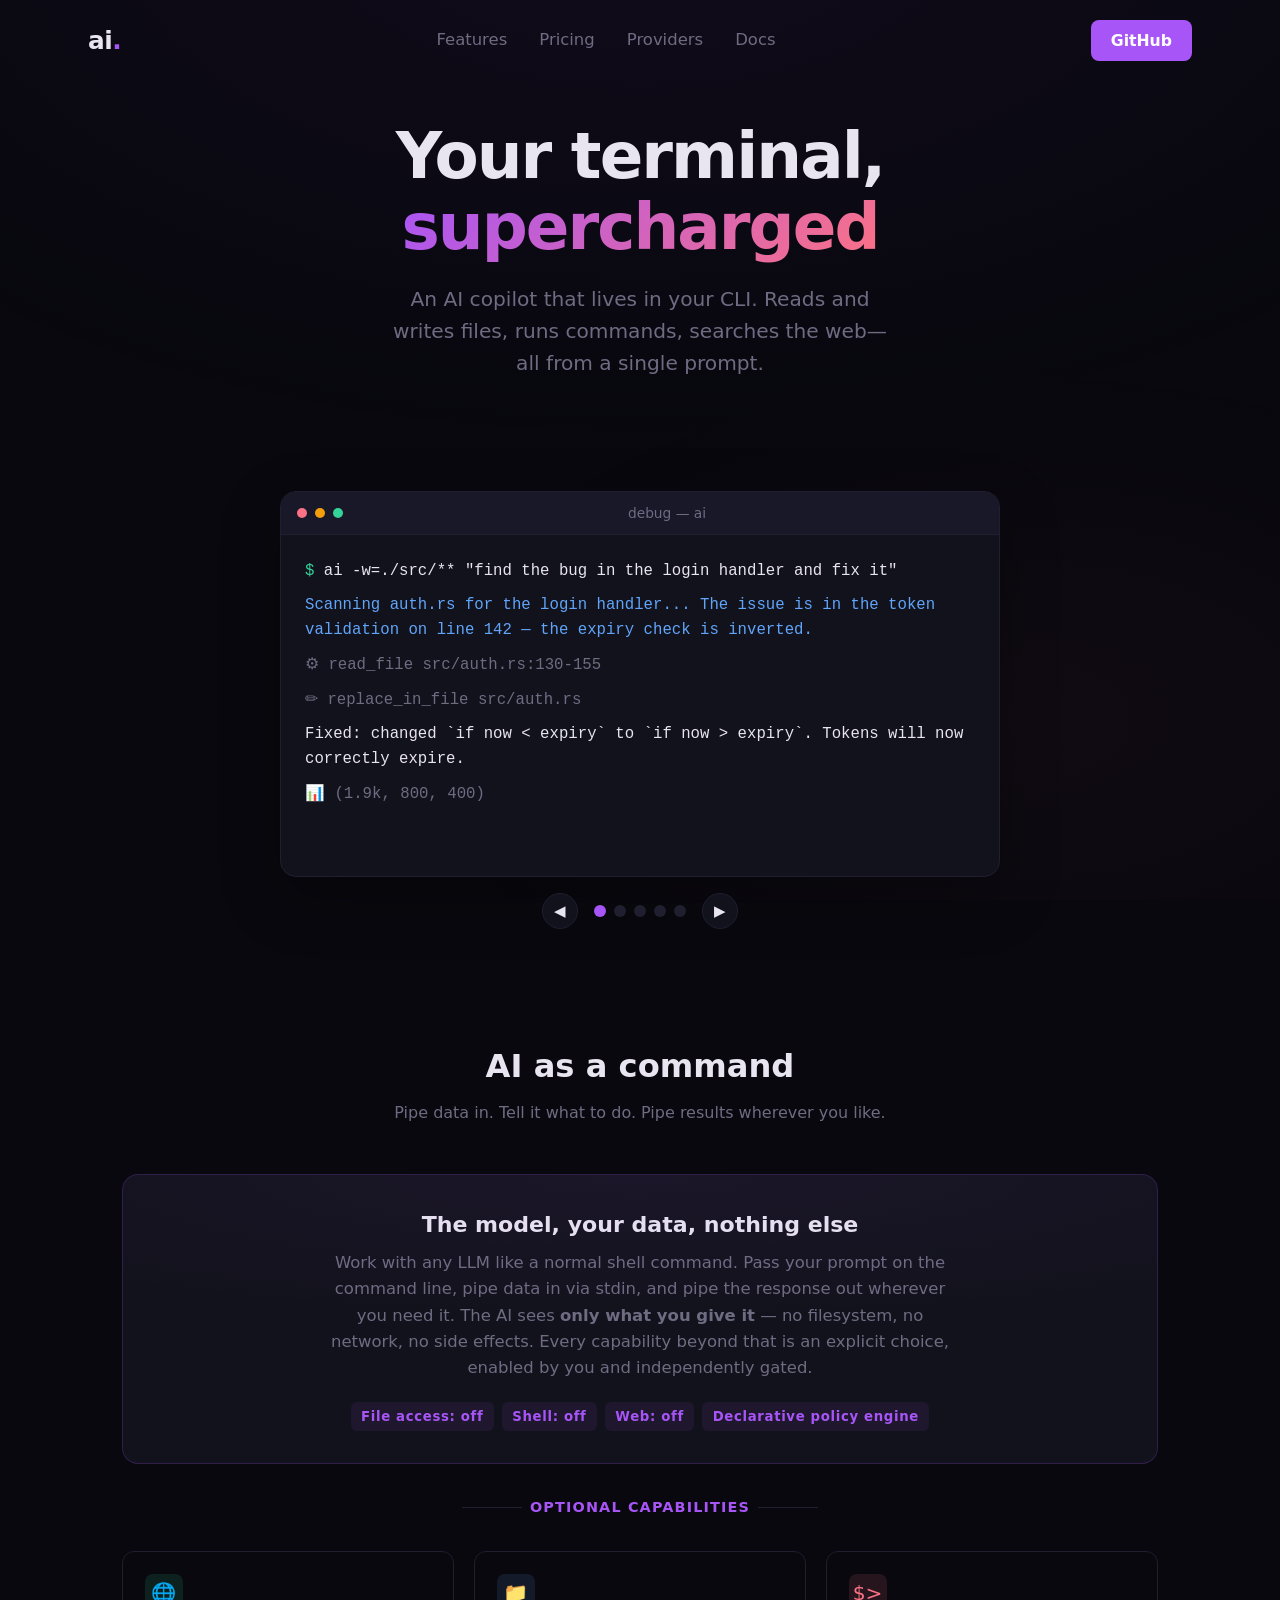
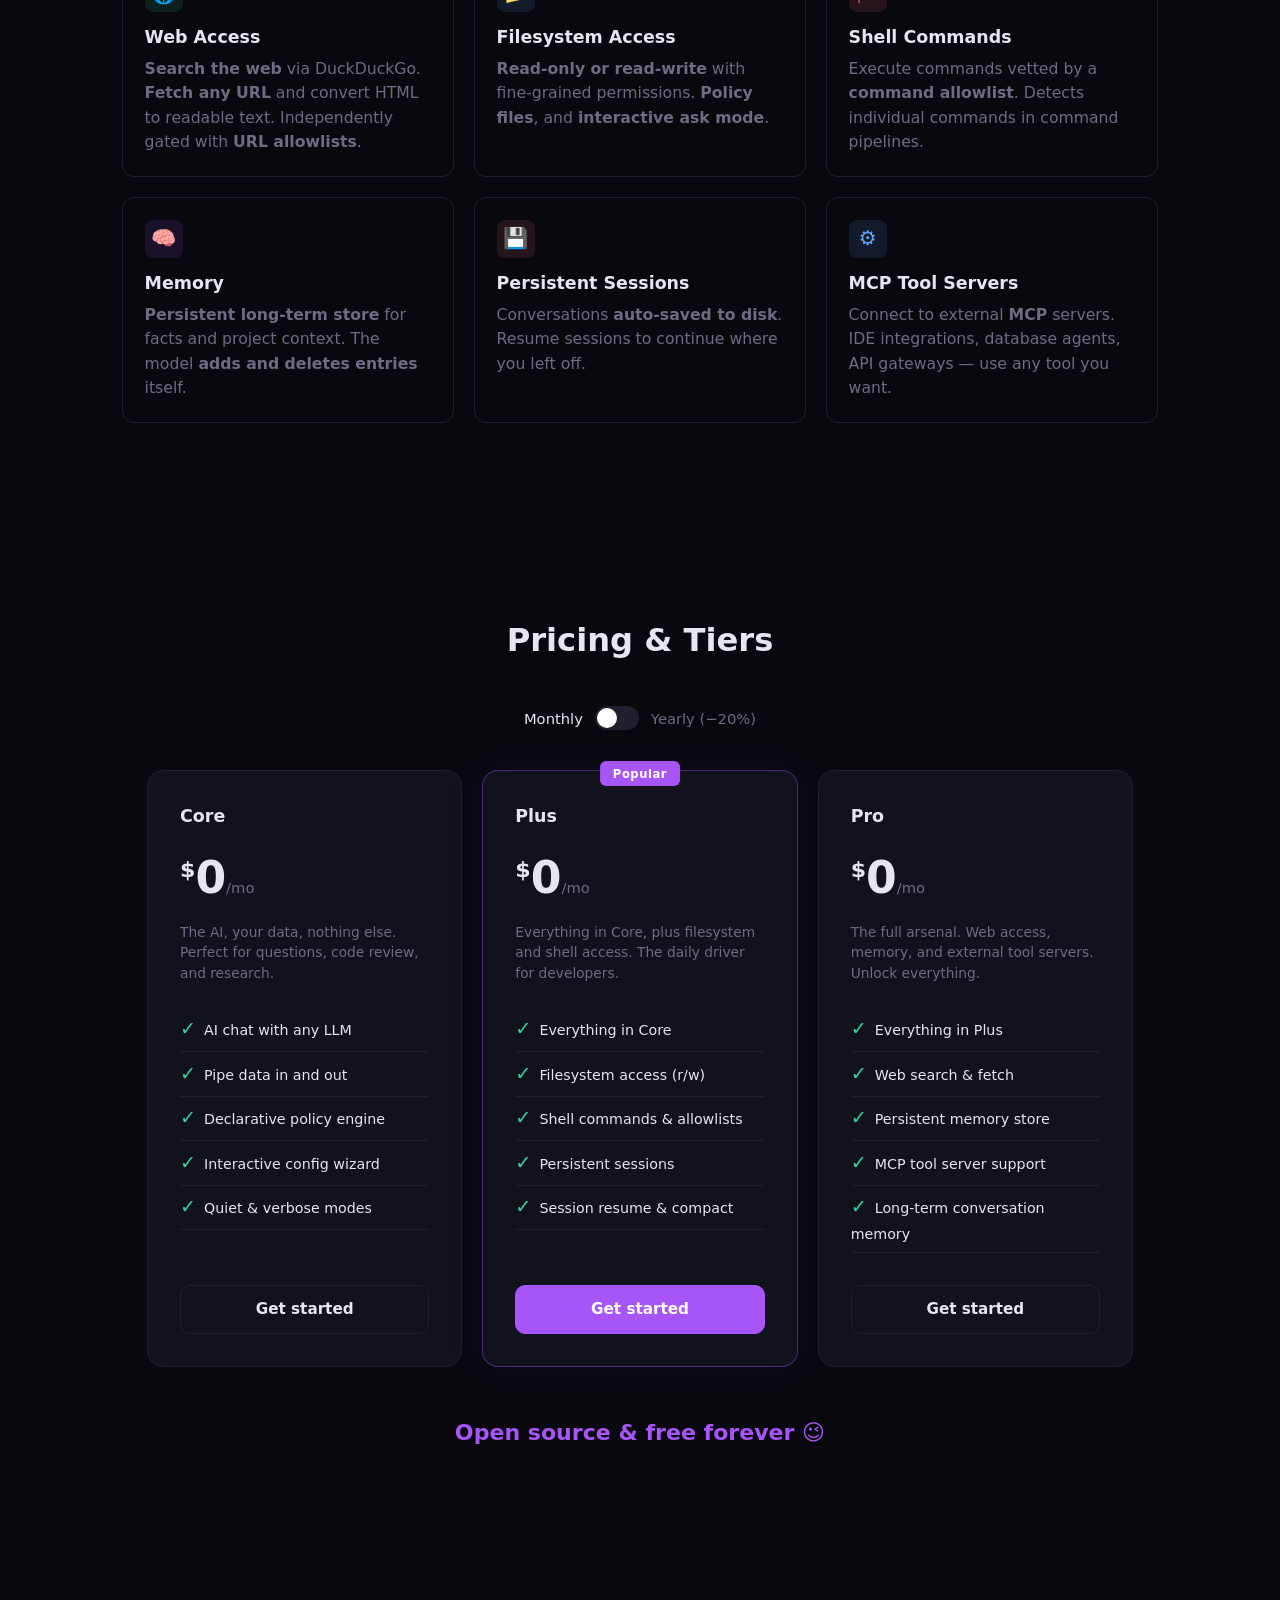
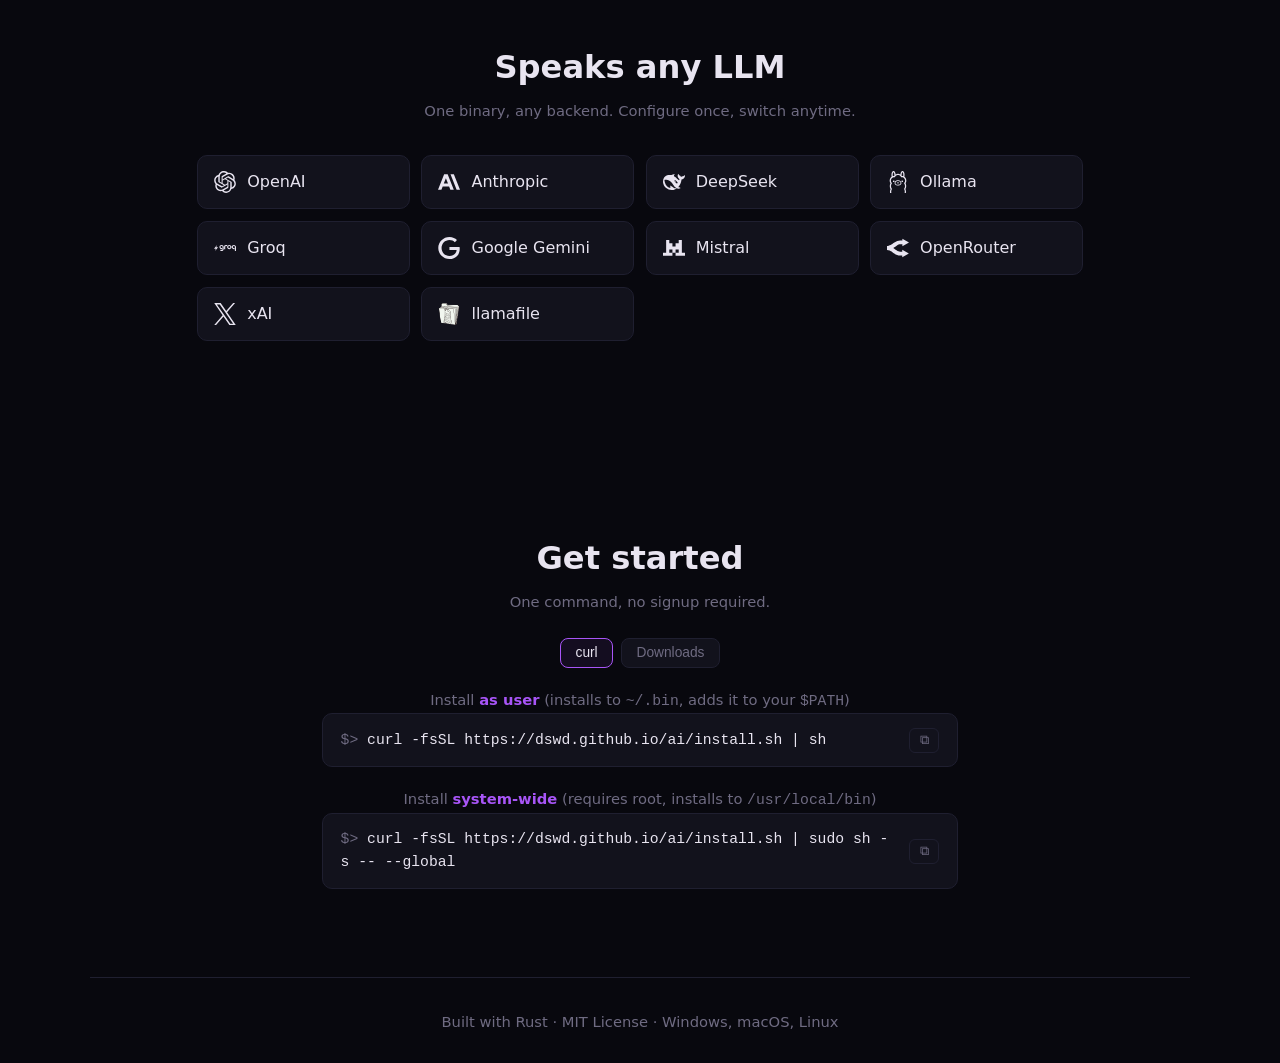
==== index.html @ 9a9b07dc "Add webpage" ====
<!DOCTYPE html>
<html lang="en">
<head>
<meta charset="UTF-8">
<meta name="viewport" content="width=device-width, initial-scale=1.0">
<title>ai — Supercharge your terminal</title>
<link rel="stylesheet" href="css/style.css">
</head>
<body>
<div class="gradient-bg"></div>

<nav>
  <div class="logo">ai<span>.</span></div>
  <div class="nav-links">
    <a href="#features">Features</a>
    <a href="#pricing">Pricing</a>
    <a href="#providers">Providers</a>
    <a href="docs.html">Docs</a>
  </div>
  <a href="https://github.com/dswd/ai" class="nav-cta" target="_blank" rel="noopener">GitHub</a>
</nav>

<section class="hero">
  <h1>Your terminal, <span class="gradient-text">supercharged</span></h1>
  <p>An AI copilot that lives in your CLI. Reads and writes files, runs commands, searches the web&mdash;all from a single prompt.</p>
</section>

<div class="demo">
  <div class="demo-track">
    <div class="demo-slides" id="demo-slides">
      <div class="demo-slide">
        <div class="demo-bar">
          <div class="dot r"></div><div class="dot y"></div><div class="dot g"></div>
          <div class="demo-url">debug — ai</div>
        </div>
        <div class="demo-body">
          <div class="demo-line"><span class="pr">$</span> <span class="in">ai -w=./src/** "find the bug in the login handler and fix it"</span></div>
          <div class="demo-line"><span class="think">Scanning auth.rs for the login handler... The issue is in the token validation on line 142 — the expiry check is inverted.</span></div>
          <div class="demo-line"><span class="tool">&#9881; read_file src/auth.rs:130-155</span></div>
          <div class="demo-line"><span class="tool">&#9999; replace_in_file src/auth.rs</span></div>
          <div class="demo-line"><span class="out">Fixed: changed `if now &lt; expiry` to `if now &gt; expiry`. Tokens will now correctly expire.</span></div>
          <div class="demo-line"><span class="tool">&#128202; (1.9k, 800, 400)</span></div>
        </div>
      </div>
      <div class="demo-slide">
        <div class="demo-bar">
          <div class="dot r"></div><div class="dot y"></div><div class="dot g"></div>
          <div class="demo-url">refactor — ai</div>
        </div>
        <div class="demo-body">
          <div class="demo-line"><span class="pr">$</span> <span class="in">ai -w=./src/** "add request logging middleware"</span></div>
          <div class="demo-line"><span class="think">Checking the existing middleware chain to find the right insertion point...</span></div>
          <div class="demo-line"><span class="tool">&#9881; read_file src/middleware/mod.rs</span></div>
          <div class="demo-line"><span class="tool">&#9999; replace_in_file src/middleware/mod.rs</span></div>
          <div class="demo-line"><span class="tool">&#x2712; write_file src/middleware/logger.rs</span></div>
          <div class="demo-line"><span class="out">Added async request logger. Logs method, path, status, and duration to stderr.</span></div>
          <div class="demo-line"><span class="tool">&#128202; (2.8k, 1.2k, 600)</span></div>
        </div>
      </div>
      <div class="demo-slide">
        <div class="demo-bar">
          <div class="dot r"></div><div class="dot y"></div><div class="dot g"></div>
          <div class="demo-url">research — ai</div>
        </div>
        <div class="demo-body">
          <div class="demo-line"><span class="pr">$</span> <span class="in">ai --web "what's the latest serde release and what changed?"</span></div>
          <div class="demo-line"><span class="think">I'll search for the latest serde release notes.</span></div>
          <div class="demo-line"><span class="tool">&#x1f310; web_search "serde crate latest release changelog"</span></div>
          <div class="demo-line"><span class="out">serde 1.0.229 was released last week. Key changes:</span></div>
          <div class="demo-line"><span class="out">&bull; Improved compile times for large derive macros</span></div>
          <div class="demo-line"><span class="out">&bull; Added `#[serde(flatten)]` support for untagged enums</span></div>
          <div class="demo-line"><span class="tool">&#128202; (400, 200, 1.2k)</span></div>
        </div>
      </div>
      <div class="demo-slide">
        <div class="demo-bar">
          <div class="dot r"></div><div class="dot y"></div><div class="dot g"></div>
          <div class="demo-url">git — ai</div>
        </div>
        <div class="demo-body">
          <div class="demo-line"><span class="pr">$</span> <span class="in">ai -x git "summarize what I did today"</span></div>
          <div class="demo-line"><span class="think">Checking today's git log for commits by the current user...</span></div>
          <div class="demo-line"><span class="tool">&#9881; execute git log --since=midnight --author=me --oneline</span></div>
          <div class="demo-line"><span class="out">3 commits today:</span></div>
          <div class="demo-line"><span class="out">&bull; b9f2a1c fix: handle null pointer in parser</span></div>
          <div class="demo-line"><span class="out">&bull; d7e4f88 feat: add rate limiter middleware</span></div>
          <div class="demo-line"><span class="out">&bull; a3c1b22 chore: update dependencies</span></div>
          <div class="demo-line"><span class="tool">&#128202; (300, 100, 500)</span></div>
    </div>
      </div>
      <div class="demo-slide">
        <div class="demo-bar">
          <div class="dot r"></div><div class="dot y"></div><div class="dot g"></div>
          <div class="demo-url">haiku — ai</div>
        </div>
        <div class="demo-body">
          <div class="demo-line"><span class="pr">$</span> <span class="in">ai "create a haiku on rust"</span></div>
          <div class="demo-line"><span class="think">The user wants me to create a haiku about Rust. A haiku is a traditional Japanese poem with three lines and a 5-7-5 syllable pattern.</span></div>
          <div class="demo-line"><span class="out">A type system strong,</span></div>
          <div class="demo-line"><span class="out">Ownership ensures safety &mdash;</span></div>
          <div class="demo-line"><span class="out">No fear of null here.</span></div>
          <div class="demo-line"><span class="tool">&#128202; (490, 44, 19)</span></div>
        </div>
      </div>
    </div>
  </div>
  <div class="demo-nav">
    <button onclick="demoPrev()">&#x25C0;</button>
    <div class="demo-dots" id="demo-dots"></div>
    <button onclick="demoNext()">&#x25B6;</button>
  </div>
</div>

<section class="features" id="features">
  <h2>AI as a command</h2>
  <p class="sub">Pipe data in. Tell it what to do. Pipe results wherever you like.</p>

  <div class="core-card">
    <h3>The model, your data, nothing else</h3>
    <p>Work with any LLM like a normal shell command. Pass your prompt on the command line, pipe data in via stdin, and pipe the response out wherever you need it. The AI sees <strong>only what you give it</strong> — no filesystem, no network, no side effects. Every capability beyond that is an explicit choice, enabled by you and independently gated.</p>
    <div class="core-badges">
      <span>File access: off</span>
      <span>Shell: off</span>
      <span>Web: off</span>
      <span>Declarative policy engine</span>
    </div>
  </div>

  <div class="opt-connector">Optional capabilities</div>

  <div class="opt-grid">
    <div class="opt-card">
      <div class="icon icon-green">&#x1f310;</div>
      <h3>Web Access</h3>
      <p><strong>Search the web</strong> via DuckDuckGo. <strong>Fetch any URL</strong> and convert HTML to readable text. Independently gated with <strong>URL allowlists</strong>.</p>
    </div>
    <div class="opt-card">
      <div class="icon icon-blue">&#x1f4c1;</div>
      <h3>Filesystem Access</h3>
      <p><strong>Read-only or read-write</strong> with fine-grained permissions. <strong>Policy files</strong>, and <strong>interactive ask mode</strong>.</p>
    </div>
    <div class="opt-card">
      <div class="icon icon-rose">$&gt;</div>
      <h3>Shell Commands</h3>
      <p>Execute commands vetted by a <strong>command allowlist</strong>. Detects individual commands in command pipelines.</p>
    </div>
    <div class="opt-card">
      <div class="icon icon-purple">&#x1f9e0;</div>
      <h3>Memory</h3>
      <p><strong>Persistent long-term store</strong> for facts and project context. The model <strong>adds and deletes entries</strong> itself.</p>
    </div>
    <div class="opt-card">
      <div class="icon icon-rose">&#x1f4be;</div>
      <h3>Persistent Sessions</h3>
      <p>Conversations <strong>auto-saved to disk</strong>. Resume sessions to continue where you left off.</p>
    </div>
    <div class="opt-card">
      <div class="icon icon-blue">&#x2699;&#xfe0f;</div>
      <h3>MCP Tool Servers</h3>
      <p>Connect to external <strong>MCP</strong> servers. IDE integrations, database agents, API gateways — use any tool you want.</p>
    </div>
  </div>
</section>

<section class="pricing" id="pricing">
  <h2>Pricing &amp; Tiers</h2>
  <p class="sub"></p>

  <div class="billing-toggle">
    <span id="billing-monthly" class="active">Monthly</span>
    <div class="toggle-switch" onclick="toggleBilling()" role="switch" tabindex="0">
      <span class="toggle-knob"></span>
    </div>
    <span id="billing-yearly">Yearly <span class="discount">(&minus;20%)</span></span>
  </div>

  <div class="price-grid">
    <div class="price-card">
      <div class="price-name">Core</div>
      <div class="price-amount"><span class="currency">$</span>0<span class="period">/mo</span></div>
      <p class="price-desc">The AI, your data, nothing else. Perfect for questions, code review, and research.</p>
      <ul class="price-features">
        <li>AI chat with any LLM</li>
        <li>Pipe data in and out</li>
        <li>Declarative policy engine</li>
        <li>Interactive config wizard</li>
        <li>Quiet &amp; verbose modes</li>
      </ul>
      <a href="#install" class="price-btn">Get started</a>
    </div>

    <div class="price-card featured">
      <div class="price-badge">Popular</div>
      <div class="price-name">Plus</div>
      <div class="price-amount"><span class="currency">$</span>0<span class="period">/mo</span></div>
      <p class="price-desc">Everything in Core, plus filesystem and shell access. The daily driver for developers.</p>
      <ul class="price-features">
        <li>Everything in Core</li>
        <li>Filesystem access (r/w)</li>
        <li>Shell commands &amp; allowlists</li>
        <li>Persistent sessions</li>
        <li>Session resume &amp; compact</li>
      </ul>
      <a href="#install" class="price-btn primary">Get started</a>
    </div>

    <div class="price-card">
      <div class="price-name">Pro</div>
      <div class="price-amount"><span class="currency">$</span>0<span class="period">/mo</span></div>
      <p class="price-desc">The full arsenal. Web access, memory, and external tool servers. Unlock everything.</p>
      <ul class="price-features">
        <li>Everything in Plus</li>
        <li>Web search &amp; fetch</li>
        <li>Persistent memory store</li>
        <li>MCP tool server support</li>
        <li>Long-term conversation memory</li>
      </ul>
      <a href="#install" class="price-btn">Get started</a>
    </div>
  </div>

  <p class="price-punchline">Open source &amp; free forever &#x1f609;</p>
</section>

<section class="providers" id="providers">
  <h2>Speaks any LLM</h2>
  <p class="sub">One binary, any backend. Configure once, switch anytime.</p>

  <div class="prov-grid">
    <a href="https://platform.openai.com" class="prov-card" target="_blank" rel="noopener">
      <img src="logos/openai.svg" alt=""> OpenAI
    </a>
    <a href="https://anthropic.com" class="prov-card" target="_blank" rel="noopener">
      <img src="logos/anthropic.svg" alt=""> Anthropic
    </a>
    <a href="https://deepseek.com" class="prov-card" target="_blank" rel="noopener">
      <img src="logos/deepseek.svg" alt=""> DeepSeek
    </a>
    <a href="https://ollama.com" class="prov-card" target="_blank" rel="noopener">
      <img src="logos/ollama.svg" alt=""> Ollama
    </a>
    <a href="https://groq.com" class="prov-card" target="_blank" rel="noopener">
      <img src="logos/groq.svg" alt=""> Groq
    </a>
    <a href="https://ai.google.dev" class="prov-card" target="_blank" rel="noopener">
      <img src="logos/google.svg" alt=""> Google Gemini
    </a>
    <a href="https://mistral.ai" class="prov-card" target="_blank" rel="noopener">
      <img src="logos/mistral.svg" alt=""> Mistral
    </a>
    <a href="https://openrouter.ai" class="prov-card" target="_blank" rel="noopener">
      <img src="logos/openrouter.svg" alt=""> OpenRouter
    </a>
    <a href="https://x.ai" class="prov-card" target="_blank" rel="noopener">
      <img src="logos/x.svg" alt=""> xAI
    </a>
    <a href="https://github.com/Mozilla-Ocho/llamafile" class="prov-card" target="_blank" rel="noopener">
      <img src="logos/llamafile.png" alt=""> llamafile
    </a>
  </div>
</section>

<section class="install" id="install">
  <h2>Get started</h2>
  <p class="sub">One command, no signup required.</p>

  <div class="install-tabs">
    <button class="install-tab active" onclick="switchTab('curl')">curl</button>
    <button class="install-tab" onclick="switchTab('dl')">Downloads</button>
  </div>

  <div class="install-pane active" id="pane-curl">
    <p class="install-label">Install <strong>as user</strong> (installs to <code>~/.bin</code>, adds it to your <code>$PATH</code>)</p>
    <div class="install-cmd">
      <code><span class="prompt">$&gt;</span> curl -fsSL https://dswd.github.io/ai/install.sh | sh</code>
      <button class="copy-btn" onclick="copyCmd(this, 'curl -fsSL https://dswd.github.io/ai/install.sh | sh')">&#x29C9;</button>
    </div>
    <p class="install-label">Install <strong>system-wide</strong> (requires root, installs to <code>/usr/local/bin</code>)</p>
    <div class="install-cmd">
      <code><span class="prompt">$&gt;</span> curl -fsSL https://dswd.github.io/ai/install.sh | sudo sh -s -- --global</code>
      <button class="copy-btn" onclick="copyCmd(this, 'curl -fsSL https://dswd.github.io/ai/install.sh | sudo sh -s -- --global')">&#x29C9;</button>
    </div>
  </div>

  <div class="install-pane" id="pane-dl">
    <div class="dl-grid">
      <a href="https://github.com/dswd/ai/releases/latest/download/ai-linux-amd64" class="dl-link"><img src="logos/tux.svg" alt="" class="dl-icon"> Linux x86_64</a>
      <a href="https://github.com/dswd/ai/releases/latest/download/ai-linux-arm64" class="dl-link"><img src="logos/tux.svg" alt="" class="dl-icon"> Linux ARM64</a>
      <a href="https://github.com/dswd/ai/releases/latest/download/ai-windows-amd64.exe" class="dl-link"><img src="logos/windows.svg" alt="" class="dl-icon"> Windows x86_64</a>
    </div>
    <p style="color:var(--dim);font-size:0.83rem;text-align:center;margin-top:0.5rem;">Prebuilt binaries. Extract and place in your <code>$PATH</code>.</p>
  </div>
</section>

<footer>
  Built with Rust &middot; MIT License &middot; Windows, macOS, Linux
</footer>
<script src="js/main.js"></script>
</body>
</html>
---- css/style.css ----
*, *::before, *::after { margin: 0; padding: 0; box-sizing: border-box; }
:root {
  --bg: #08080e;
  --surface: #12121c;
  --border: #1f1f30;
  --text: #e8e4f0;
  --dim: #6f6b82;
  --accent: #a855f7;
  --accent-glow: rgba(168, 85, 247, 0.15);
  --green: #34d399;
  --rose: #fb7185;
  --blue: #60a5fa;
  --radius: 16px;
}
body {
  background: var(--bg);
  color: var(--text);
  font-family: 'Inter', system-ui, -apple-system, sans-serif;
  line-height: 1.6;
  overflow-x: hidden;
}
a { color: var(--accent); text-decoration: none; }

.gradient-bg {
  position: fixed; top: 0; left: 0; width: 100%; height: 100%;
  background:
    radial-gradient(ellipse 80% 60% at 50% -10%, rgba(168,85,247,0.06), transparent),
    radial-gradient(ellipse 50% 40% at 80% 80%, rgba(251,113,133,0.04), transparent);
  pointer-events: none; z-index: 0;
}

nav {
  position: relative; z-index: 1;
  display: flex; align-items: center; justify-content: space-between;
  padding: 1.25rem 3rem; max-width: 1200px; margin: 0 auto;
}
.logo { font-weight: 800; font-size: 1.55rem; letter-spacing: -0.02em; }
.logo span { color: var(--accent); }
.nav-links { display: flex; gap: 2rem; }
.nav-links a { color: var(--dim); font-size: 1.03rem; font-weight: 500; transition: color .2s; }
.nav-links a:hover { color: var(--text); }
.nav-links a.active { color: var(--accent); }
.nav-cta {
  background: var(--accent); color: #fff;
  padding: 0.5rem 1.25rem; border-radius: 8px;
  font-size: 0.98rem; font-weight: 600;
  transition: box-shadow .2s;
}
.nav-cta:hover { box-shadow: 0 0 24px var(--accent-glow); }

.hero {
  position: relative; z-index: 1;
  text-align: center; padding: 2.5rem 2rem 2rem;
  max-width: 750px; margin: 0 auto;
}
.hero .badge {
  display: inline-block;
  background: var(--surface); border: 1px solid var(--border);
  border-radius: 100px; padding: 0.3rem 0.9rem;
  font-size: 0.92rem; color: var(--dim); margin-bottom: 1.5rem;
  letter-spacing: 0.05em;
}
.hero h1 {
  font-size: 4.02rem; font-weight: 800; letter-spacing: -0.03em;
  line-height: 1.1; margin-bottom: 1.25rem;
}
.hero h1 .gradient-text {
  background: linear-gradient(135deg, var(--accent), var(--rose));
  -webkit-background-clip: text; -webkit-text-fill-color: transparent;
  background-clip: text;
}
.hero p { color: var(--dim); font-size: 1.26rem; max-width: 500px; margin: 0 auto 2rem; }
.hero-buttons { display: flex; gap: 1rem; justify-content: center; flex-wrap: wrap; }
.btn {
  padding: 0.7rem 1.75rem; border-radius: 10px;
  font-size: 1.09rem; font-weight: 600; cursor: pointer;
  transition: all .2s;
}
.btn-primary {
  background: var(--accent); color: #fff; border: none;
}
.btn-primary:hover { box-shadow: 0 4px 28px var(--accent-glow); }
.btn-outline {
  background: transparent; color: var(--text);
  border: 1px solid var(--border);
}
.btn-outline:hover { border-color: var(--accent); }

.demo {
  position: relative; z-index: 1;
  max-width: 720px; margin: 3rem auto 0;
}
.demo-track {
  overflow: hidden;
  border: 1px solid var(--border);
  border-radius: var(--radius);
  background: var(--surface);
  box-shadow: 0 20px 60px rgba(0,0,0,0.3);
}
.demo-slides { display: flex; transition: transform .4s ease; }
.demo-slide { flex: 0 0 100%; min-width: 0; }
.demo-bar {
  background: #181828; padding: 0.6rem 1rem;
  display: flex; align-items: center; gap: 0.5rem;
  border-bottom: 1px solid var(--border);
}
.dot { width: 10px; height: 10px; border-radius: 50%; }
.dot.r { background: var(--rose); }
.dot.y { background: #f59e0b; }
.dot.g { background: var(--green); }
.demo-url { flex: 1; text-align: center; font-size: 0.86rem; color: var(--dim); }
.demo-body { padding: 1.5rem; font-family: 'JetBrains Mono', monospace; font-size: 0.98rem; }
.demo-line { margin-bottom: 0.6rem; }
.demo-line .pr { color: var(--green); }
.demo-line .in { color: var(--text); }
.demo-line .think { color: var(--blue); }
.demo-line .tool { color: var(--dim); }
.demo-line .out { color: var(--text); }

.demo-nav {
  display: flex; align-items: center; justify-content: center;
  gap: 1rem; margin-top: 1rem;
}
.demo-nav > button {
  background: var(--surface); border: 1px solid var(--border);
  color: var(--text); width: 36px; height: 36px; border-radius: 50%;
  font-size: 0.95rem; cursor: pointer;
  transition: all .15s;
}
.demo-nav > button:hover { border-color: var(--accent); color: var(--accent); }
.demo-dots { display: flex; gap: 0.5rem; }
.demo-dot {
  width: 12px; height: 12px; border-radius: 50%;
  background: var(--border); border: none; cursor: pointer;
  transition: background .2s;
}
.demo-dot.active { background: var(--accent); }

.features {
  position: relative; z-index: 1;
  padding: 7rem 2rem 5rem; max-width: 1100px; margin: 0 auto;
}
.features h2 { text-align: center; font-size: 2.01rem; font-weight: 700; margin-bottom: 0.5rem; }
.features .sub { text-align: center; color: var(--dim); margin-bottom: 3rem; }

.core-card {
  background: var(--surface); border: 1px solid rgba(168,85,247,0.2);
  border-radius: var(--radius); padding: 2rem;
  margin-bottom: 2rem; text-align: center;
  position: relative; overflow: hidden;
}
.core-card::before {
  content: ''; position: absolute; inset: 0;
  background: radial-gradient(ellipse 80% 50% at 50% 0%, rgba(168,85,247,0.06), transparent);
  pointer-events: none;
}
.core-card .icon {
  width: 56px; height: 56px; border-radius: 14px;
  display: flex; align-items: center; justify-content: center;
  font-size: 1.84rem; margin: 0 auto 1rem;
  background: rgba(168,85,247,0.12); color: var(--accent);
}
.core-card h3 { font-size: 1.38rem; font-weight: 700; margin-bottom: 0.5rem; }
.core-card p { color: var(--dim); font-size: 1.03rem; max-width: 640px; margin: 0 auto 1.25rem; line-height: 1.6; }
.core-badges { display: flex; justify-content: center; gap: 0.5rem; flex-wrap: wrap; }
.core-badges span {
  font-size: 0.83rem; font-weight: 600; letter-spacing: 0.05em;
  color: var(--accent); background: rgba(168,85,247,0.08);
  padding: 0.25rem 0.65rem; border-radius: 6px;
}

.opt-connector {
  display: flex; align-items: center; justify-content: center; gap: 0.5rem;
  margin-bottom: 2rem; color: var(--accent); font-size: 0.9rem;
  font-weight: 600; text-transform: uppercase; letter-spacing: 0.08em;
}
.opt-connector::before, .opt-connector::after {
  content: ''; height: 1px; width: 60px;
  background: var(--border);
}

.opt-grid {
  display: grid;
  grid-template-columns: repeat(auto-fit, minmax(260px, 1fr));
  gap: 1.25rem;
}
.opt-card {
  background: var(--bg); border: 1px solid var(--border);
  border-radius: 12px; padding: 1.35rem;
  transition: border-color .2s; position: relative;
}
.opt-card:hover { border-color: rgba(168,85,247,0.3); }
.opt-card .icon {
  width: 38px; height: 38px; border-radius: 8px;
  display: flex; align-items: center; justify-content: center;
  font-size: 1.26rem; margin-bottom: 0.75rem;
}
.opt-card h3 { font-size: 1.09rem; font-weight: 600; margin-bottom: 0.35rem; }
.opt-card p { color: var(--dim); font-size: 0.98rem; line-height: 1.55; }
.opt-card p strong { font-weight: 600; }
.opt-card p code { font-size: 1.01em; }

.icon-purple { background: rgba(168,85,247,0.12); color: var(--accent); }
.icon-green { background: rgba(52,211,153,0.12); color: var(--green); }
.icon-blue { background: rgba(96,165,250,0.12); color: var(--blue); }
.icon-rose { background: rgba(251,113,133,0.12); color: var(--rose); }

.pricing {
  position: relative; z-index: 1;
  padding: 7rem 2rem 5rem; max-width: 1050px; margin: 0 auto;
}
.pricing h2 { text-align: center; font-size: 2.01rem; font-weight: 700; margin-bottom: 2.5rem; }
.pricing .sub { display: none; }

.billing-toggle {
  display: flex; align-items: center; justify-content: center;
  gap: 0.75rem; margin-bottom: 2.5rem;
  font-size: 0.92rem; color: var(--dim); font-weight: 500;
}
.billing-toggle .active { color: var(--text); }
.toggle-switch {
  width: 44px; height: 24px; background: var(--border);
  border-radius: 12px; position: relative; cursor: pointer;
  transition: background .2s; outline-offset: 2px;
}
.toggle-switch:focus-visible { outline: 2px solid var(--accent); }
.toggle-switch.yearly { background: var(--accent); }
.toggle-knob {
  position: absolute; top: 2px; left: 2px;
  width: 20px; height: 20px; background: #fff;
  border-radius: 50%; transition: transform .2s;
}
.toggle-switch.yearly .toggle-knob { transform: translateX(20px); }

.price-grid {
  display: grid;
  grid-template-columns: repeat(auto-fit, minmax(280px, 1fr));
  gap: 1.25rem;
}
.price-card {
  background: var(--surface); border: 1px solid var(--border);
  border-radius: var(--radius); padding: 2rem;
  position: relative; display: flex; flex-direction: column;
}
.price-card.featured {
  border-color: rgba(168,85,247,0.4);
  box-shadow: 0 0 40px rgba(168,85,247,0.08);
}
.price-badge {
  position: absolute; top: -10px; left: 50%; transform: translateX(-50%);
  background: var(--accent); color: #fff; font-size: 0.72rem;
  font-weight: 700; letter-spacing: 0.05em;
  padding: 0.2rem 0.8rem; border-radius: 6px;
}
.price-name { font-size: 1.09rem; font-weight: 700; margin-bottom: 0.75rem; }
.price-amount { font-size: 2.76rem; font-weight: 800; margin-bottom: 0.5rem; }
.price-amount .currency { font-size: 1.38rem; vertical-align: super; }
.price-amount .period { font-size: 0.92rem; color: var(--dim); font-weight: 500; }
.price-amount .discount { color: var(--green); font-size: 0.78rem; }
.price-desc { color: var(--dim); font-size: 0.86rem; line-height: 1.5; margin-bottom: 1.5rem; }
.price-features { list-style: none; margin-bottom: 2rem; flex: 1; }
.price-features li {
  padding: 0.4rem 0; font-size: 0.89rem; color: var(--text);
  border-bottom: 1px solid var(--border);
}
.price-features li::before { content: '\2713'; color: var(--green); font-weight: 600; font-size: 1.2rem; padding-right: 0.5rem; }
.price-btn {
  display: block; text-align: center; padding: 0.7rem;
  border-radius: 10px; font-weight: 600; font-size: 0.95rem;
  border: 1px solid var(--border); color: var(--text);
  text-decoration: none; transition: all .15s;
}
.price-btn:hover { border-color: var(--accent); }
.price-btn.primary { background: var(--accent); color: #fff; border-color: var(--accent); }
.price-btn.primary:hover { box-shadow: 0 4px 24px var(--accent-glow); }
.price-punchline {
  text-align: center; margin-top: 3rem;
  font-size: 1.38rem; font-weight: 700; color: var(--accent);
}

.providers {
  position: relative; z-index: 1;
  padding: 7rem 2rem 5rem; max-width: 950px; margin: 0 auto;
}
.providers h2 { text-align: center; font-size: 2.01rem; font-weight: 700; margin-bottom: 0.35rem; }
.providers .sub { text-align: center; color: var(--dim); margin-bottom: 2rem; font-size: 0.92rem; }
.prov-grid {
  display: grid;
  grid-template-columns: repeat(auto-fit, minmax(210px, 1fr));
  gap: 0.7rem;
}
.prov-card {
  background: var(--surface); border: 1px solid var(--border);
  border-radius: 10px; padding: 0.85rem 1rem;
  display: flex; align-items: center; gap: 0.7rem;
  color: var(--text); text-decoration: none;
  transition: border-color .15s;
}
.prov-card:hover { border-color: var(--accent); }
.prov-card img { width: 22px; height: 22px; flex-shrink: 0; }
.prov-card .fallback {
  width: 22px; height: 22px; border-radius: 4px; flex-shrink: 0;
  display: flex; align-items: center; justify-content: center;
  font-size: 0.65rem; font-weight: 800;
}
.prov-card .name { font-weight: 600; font-size: 0.92rem; }
.prov-card .detail { color: var(--dim); font-size: 0.78rem; }

.install {
  position: relative; z-index: 1;
  padding: 7rem 2rem 5rem; max-width: 700px; margin: 0 auto;
}
.install h2 { text-align: center; font-size: 2.01rem; font-weight: 700; margin-bottom: 0.35rem; }
.install .sub { text-align: center; color: var(--dim); margin-bottom: 1.5rem; font-size: 0.92rem; }
.install-tabs { display: flex; gap: 0.5rem; justify-content: center; margin-bottom: 1rem; }
.install-tab {
  background: var(--surface); border: 1px solid var(--border);
  border-radius: 8px; padding: 0.4rem 0.9rem;
  font-size: 0.86rem; font-weight: 500; color: var(--dim);
  cursor: pointer; transition: all .15s;
}
.install-tab.active { border-color: var(--accent); color: var(--text); background: rgba(168,85,247,0.08); }
.install-tab:hover { border-color: var(--accent); }
.install-pane { display: none; }
.install-pane.active { display: block; }
.install-cmd {
  background: var(--surface); border: 1px solid var(--border);
  border-radius: 10px; padding: 0.85rem 1.1rem; margin-bottom: 0.5rem;
  font-family: 'JetBrains Mono', monospace; font-size: 0.92rem;
  display: flex; align-items: center; justify-content: space-between; gap: 1rem;
}
.install-cmd code { background: none; padding: 0; color: var(--text); font-size: inherit; }
.install-cmd .prompt { color: var(--dim); user-select: none; }
.install-label {
  color: var(--dim); font-size: 0.92rem; font-weight: 500;
  text-align: center; margin-top: 1.25rem;
}
.install-label strong { color: var(--accent); }
.copy-btn {
  background: none; border: 1px solid var(--border);
  color: var(--dim); font-size: 0.8rem; padding: 0.25rem 0.6rem;
  border-radius: 6px; cursor: pointer; font-family: inherit;
  transition: all .15s; white-space: nowrap;
}
.copy-btn:hover { border-color: var(--accent); color: var(--text); }
.copy-btn.copied { border-color: var(--green); color: var(--green); }
.dl-grid {
  display: grid;
  grid-template-columns: repeat(auto-fit, minmax(160px, 1fr));
  gap: 0.6rem;
}
.dl-link {
  display: flex; align-items: center; gap: 0.5rem;
  background: var(--surface); border: 1px solid var(--border);
  border-radius: 8px; padding: 0.55rem 0.85rem;
  color: var(--text); font-size: 0.83rem; font-weight: 500;
  transition: border-color .15s; text-decoration: none;
}
.dl-link:hover { border-color: var(--accent); }
.dl-link .os { font-size: 1.03rem; }
.dl-icon {
  width: 48px; height: 48px; flex-shrink: 0;
  border-radius: 50%; background: #e8e4f0;
  padding: 6px;
}

footer {
  position: relative; z-index: 1;
  text-align: center; padding: 2rem;
  color: var(--dim); font-size: 0.92rem;
  border-top: 1px solid var(--border);
  max-width: 1100px; margin: 0 auto;
}

/* --- docs layout --- */

.docs-layout { position: relative; z-index: 1; display: flex; max-width: 1200px; margin: 0 auto; padding: 2rem; gap: 3rem; }

.sidebar {
  position: sticky; top: 2rem; align-self: flex-start;
  width: 240px; flex-shrink: 0;
  max-height: calc(100vh - 4rem); overflow-y: auto;
}
.sidebar h4 {
  font-size: 0.78rem; font-weight: 700; text-transform: uppercase;
  letter-spacing: 0.08em; color: var(--dim); margin-bottom: 0.75rem;
}
.toc { list-style: none; display: flex; flex-direction: column; gap: 0.15rem; }
.toc a {
  display: block; padding: 0.35rem 0.65rem;
  border-radius: 6px; font-size: 0.89rem; color: var(--dim);
  transition: all .15s; border-left: 2px solid transparent;
}
.toc a:hover { color: var(--text); background: rgba(168,85,247,0.06); }
.toc a.active { color: var(--accent); border-left-color: var(--accent); background: rgba(168,85,247,0.08); }
.toc .toc-sub { padding-left: 1.25rem; font-size: 0.83rem; }

.content { flex: 1; min-width: 0; max-width: 750px; }
.content h1 {
  font-size: 2.76rem; font-weight: 800; letter-spacing: -0.03em;
  margin-bottom: 0.5rem; line-height: 1.15;
}
.content h2 {
  font-size: 1.74rem; font-weight: 700; margin-top: 3rem; margin-bottom: 1rem;
  padding-bottom: 0.5rem; border-bottom: 1px solid var(--border);
}
.content h3 { font-size: 1.26rem; font-weight: 600; margin-top: 2rem; margin-bottom: 0.75rem; }
.content p { color: var(--dim); margin-bottom: 1rem; font-size: 1.01rem; line-height: 1.7; }

.content strong { color: var(--text); }
.content code {
  font-family: 'JetBrains Mono', monospace;
  background: rgba(168,85,247,0.1); color: var(--accent);
  padding: 0.15rem 0.4rem; border-radius: 4px; font-size: 0.94em;
}

.cmd-block {
  background: var(--surface); border: 1px solid var(--border);
  border-radius: 10px; padding: 1rem 1.2rem; margin: 1rem 0 1.5rem;
  font-family: 'JetBrains Mono', monospace; font-size: 0.92rem;
  overflow-x: auto; line-height: 1.7; white-space: pre-line;
}
.cmd-block .prompt { color: var(--green); user-select: none; }
.cmd-block .flag { color: var(--accent); }
.cmd-block .arg { color: var(--blue); }
.cmd-block .dim { color: var(--dim); }

.policy-block {
  background: var(--surface); border: 1px solid var(--border);
  border-radius: 10px; padding: 1rem 1.2rem; margin: 1rem 0 1.5rem;
  font-family: 'JetBrains Mono', monospace; font-size: 0.85rem;
  white-space: pre; overflow-x: auto; color: var(--dim);
}

.info-callout {
  background: rgba(96,165,250,0.06); border: 1px solid rgba(96,165,250,0.2);
  border-radius: 10px; padding: 1rem 1.2rem; margin: 1.5rem 0;
  font-size: 0.95rem; color: var(--dim);
}
.info-callout strong { color: var(--blue); }

.warn-callout {
  background: rgba(251,113,133,0.06); border: 1px solid rgba(251,113,133,0.2);
  border-radius: 10px; padding: 1rem 1.2rem; margin: 1.5rem 0;
  font-size: 0.95rem; color: var(--dim);
}
.warn-callout strong { color: var(--rose); }

.flag-table {
  width: 100%; border-collapse: collapse; margin: 1rem 0 1.5rem;
  font-size: 0.92rem;
}
.flag-table th {
  text-align: left; padding: 0.6rem 0.75rem;
  background: var(--surface); border-bottom: 1px solid var(--border);
  font-weight: 600; font-size: 0.83rem; color: var(--dim);
  text-transform: uppercase; letter-spacing: 0.05em;
}
.flag-table td {
  padding: 0.55rem 0.75rem; border-bottom: 1px solid var(--border);
  color: var(--dim); vertical-align: top;
}
.flag-table td:first-child { font-family: 'JetBrains Mono', monospace; color: var(--accent); font-weight: 500; }
.flag-table tr:hover td { background: rgba(168,85,247,0.04); }

.tool-card {
  background: var(--surface); border: 1px solid var(--border);
  border-radius: 10px; padding: 1.2rem; margin-bottom: 1rem;
}
.tool-card h4 { font-size: 1.01rem; font-weight: 600; margin-bottom: 0.35rem; }
.tool-card h4 .name { color: var(--green); font-family: 'JetBrains Mono', monospace; }
.tool-card p { font-size: 0.92rem; margin-bottom: 0; }
.tool-card .params {
  margin-top: 0.5rem; display: flex; gap: 0.4rem; flex-wrap: wrap;
}
.tool-card .params span {
  padding: 0.15rem 0.5rem; border-radius: 5px;
  font-size: 0.8rem; font-family: 'JetBrains Mono', monospace;
  background: rgba(168,85,247,0.08); color: var(--accent);
}
.tool-card .params span.required { background: rgba(251,113,133,0.1); color: var(--rose); }
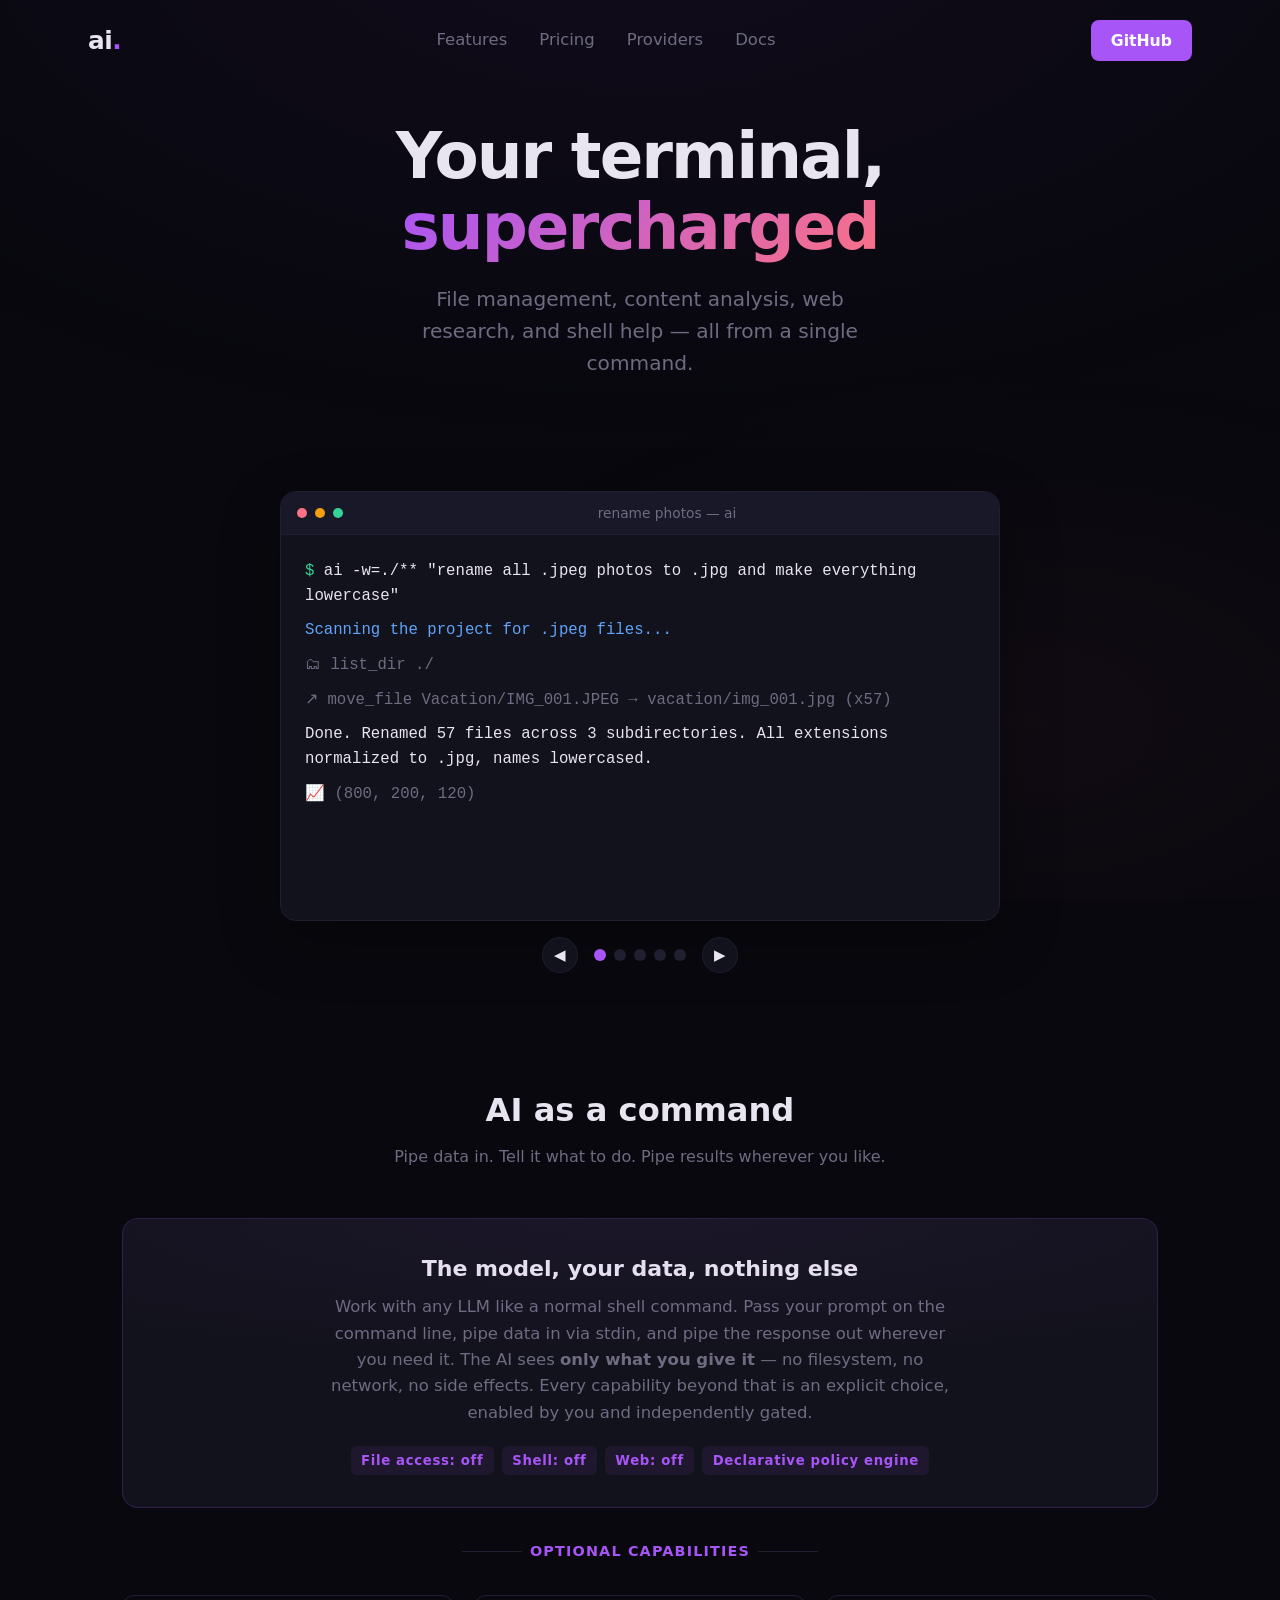
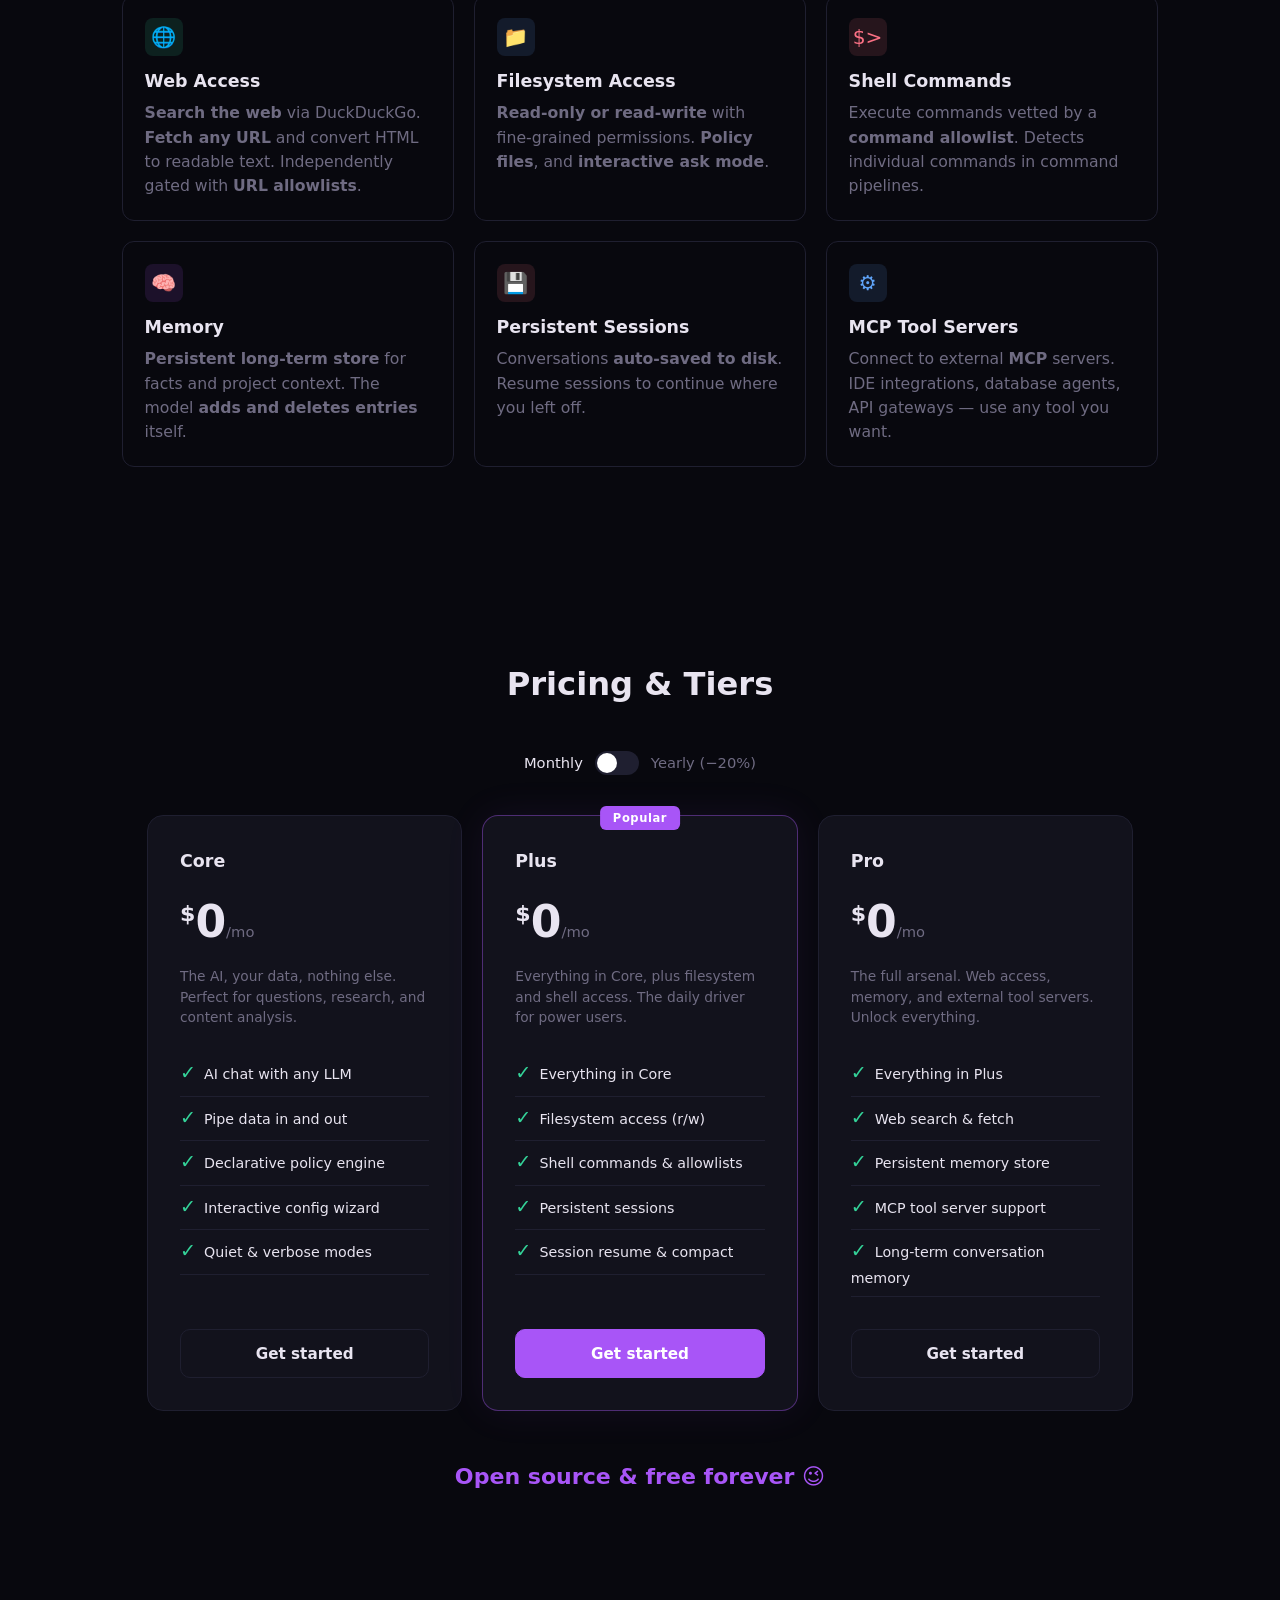
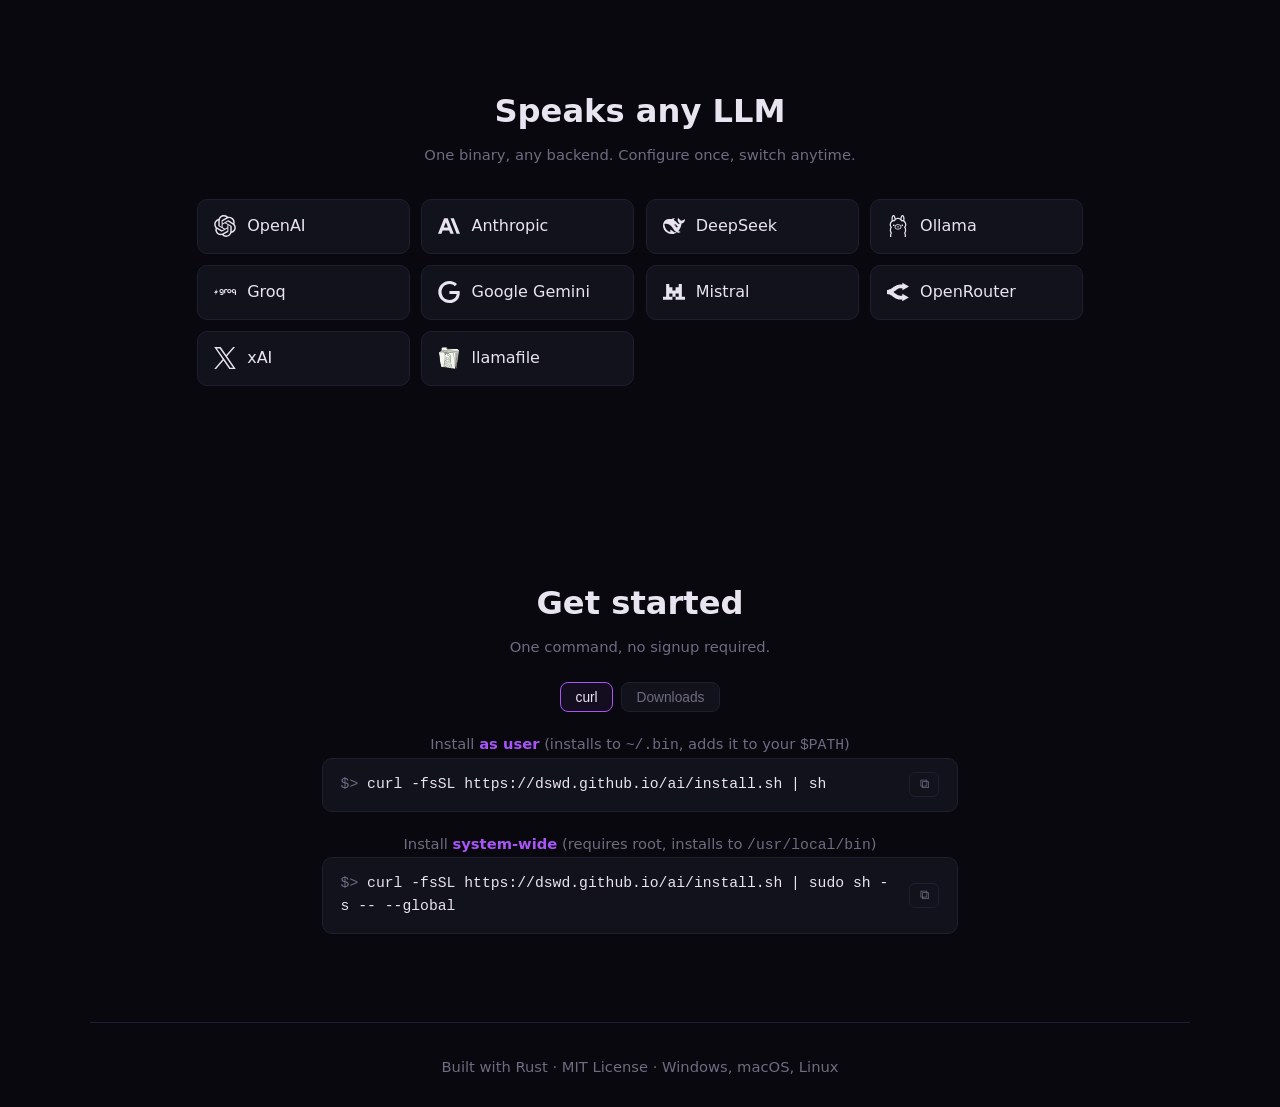
==== commit dcad0505: "Update documentation and demo examples for enhanced clarity and new features" ====
--- a/index.html
+++ b/index.html
@@ -22,7 +22,7 @@
 
 <section class="hero">
   <h1>Your terminal, <span class="gradient-text">supercharged</span></h1>
-  <p>An AI copilot that lives in your CLI. Reads and writes files, runs commands, searches the web&mdash;all from a single prompt.</p>
+  <p>File management, content analysis, web research, and shell help — all from a single command.</p>
 </section>
 
 <div class="demo">
@@ -31,75 +31,77 @@
       <div class="demo-slide">
         <div class="demo-bar">
           <div class="dot r"></div><div class="dot y"></div><div class="dot g"></div>
-          <div class="demo-url">debug — ai</div>
-        </div>
-        <div class="demo-body">
-          <div class="demo-line"><span class="pr">$</span> <span class="in">ai -w=./src/** "find the bug in the login handler and fix it"</span></div>
-          <div class="demo-line"><span class="think">Scanning auth.rs for the login handler... The issue is in the token validation on line 142 — the expiry check is inverted.</span></div>
-          <div class="demo-line"><span class="tool">&#9881; read_file src/auth.rs:130-155</span></div>
-          <div class="demo-line"><span class="tool">&#9999; replace_in_file src/auth.rs</span></div>
-          <div class="demo-line"><span class="out">Fixed: changed `if now &lt; expiry` to `if now &gt; expiry`. Tokens will now correctly expire.</span></div>
-          <div class="demo-line"><span class="tool">&#128202; (1.9k, 800, 400)</span></div>
-        </div>
-      </div>
-      <div class="demo-slide">
-        <div class="demo-bar">
-          <div class="dot r"></div><div class="dot y"></div><div class="dot g"></div>
-          <div class="demo-url">refactor — ai</div>
-        </div>
-        <div class="demo-body">
-          <div class="demo-line"><span class="pr">$</span> <span class="in">ai -w=./src/** "add request logging middleware"</span></div>
-          <div class="demo-line"><span class="think">Checking the existing middleware chain to find the right insertion point...</span></div>
-          <div class="demo-line"><span class="tool">&#9881; read_file src/middleware/mod.rs</span></div>
-          <div class="demo-line"><span class="tool">&#9999; replace_in_file src/middleware/mod.rs</span></div>
-          <div class="demo-line"><span class="tool">&#x2712; write_file src/middleware/logger.rs</span></div>
-          <div class="demo-line"><span class="out">Added async request logger. Logs method, path, status, and duration to stderr.</span></div>
-          <div class="demo-line"><span class="tool">&#128202; (2.8k, 1.2k, 600)</span></div>
-        </div>
-      </div>
-      <div class="demo-slide">
-        <div class="demo-bar">
-          <div class="dot r"></div><div class="dot y"></div><div class="dot g"></div>
-          <div class="demo-url">research — ai</div>
-        </div>
-        <div class="demo-body">
-          <div class="demo-line"><span class="pr">$</span> <span class="in">ai --web "what's the latest serde release and what changed?"</span></div>
-          <div class="demo-line"><span class="think">I'll search for the latest serde release notes.</span></div>
-          <div class="demo-line"><span class="tool">&#x1f310; web_search "serde crate latest release changelog"</span></div>
-          <div class="demo-line"><span class="out">serde 1.0.229 was released last week. Key changes:</span></div>
-          <div class="demo-line"><span class="out">&bull; Improved compile times for large derive macros</span></div>
-          <div class="demo-line"><span class="out">&bull; Added `#[serde(flatten)]` support for untagged enums</span></div>
-          <div class="demo-line"><span class="tool">&#128202; (400, 200, 1.2k)</span></div>
-        </div>
-      </div>
-      <div class="demo-slide">
-        <div class="demo-bar">
-          <div class="dot r"></div><div class="dot y"></div><div class="dot g"></div>
-          <div class="demo-url">git — ai</div>
-        </div>
-        <div class="demo-body">
-          <div class="demo-line"><span class="pr">$</span> <span class="in">ai -x git "summarize what I did today"</span></div>
-          <div class="demo-line"><span class="think">Checking today's git log for commits by the current user...</span></div>
-          <div class="demo-line"><span class="tool">&#9881; execute git log --since=midnight --author=me --oneline</span></div>
-          <div class="demo-line"><span class="out">3 commits today:</span></div>
-          <div class="demo-line"><span class="out">&bull; b9f2a1c fix: handle null pointer in parser</span></div>
-          <div class="demo-line"><span class="out">&bull; d7e4f88 feat: add rate limiter middleware</span></div>
-          <div class="demo-line"><span class="out">&bull; a3c1b22 chore: update dependencies</span></div>
-          <div class="demo-line"><span class="tool">&#128202; (300, 100, 500)</span></div>
-    </div>
-      </div>
-      <div class="demo-slide">
-        <div class="demo-bar">
-          <div class="dot r"></div><div class="dot y"></div><div class="dot g"></div>
-          <div class="demo-url">haiku — ai</div>
-        </div>
-        <div class="demo-body">
-          <div class="demo-line"><span class="pr">$</span> <span class="in">ai "create a haiku on rust"</span></div>
-          <div class="demo-line"><span class="think">The user wants me to create a haiku about Rust. A haiku is a traditional Japanese poem with three lines and a 5-7-5 syllable pattern.</span></div>
-          <div class="demo-line"><span class="out">A type system strong,</span></div>
-          <div class="demo-line"><span class="out">Ownership ensures safety &mdash;</span></div>
-          <div class="demo-line"><span class="out">No fear of null here.</span></div>
-          <div class="demo-line"><span class="tool">&#128202; (490, 44, 19)</span></div>
+          <div class="demo-url">rename photos — ai</div>
+        </div>
+        <div class="demo-body">
+          <div class="demo-line"><span class="pr">$</span> <span class="in">ai -w=./** "rename all .jpeg photos to .jpg and make everything lowercase"</span></div>
+          <div class="demo-line"><span class="think">Scanning the project for .jpeg files...</span></div>
+          <div class="demo-line"><span class="tool">🗂 list_dir ./</span></div>
+          <div class="demo-line"><span class="tool">↗ move_file Vacation/IMG_001.JPEG → vacation/img_001.jpg <span class="dim">(x57)</span></span></div>
+          <div class="demo-line"><span class="out">Done. Renamed 57 files across 3 subdirectories. All extensions normalized to .jpg, names lowercased.</span></div>
+          <div class="demo-line"><span class="tool">📈 (800, 200, 120)</span></div>
+        </div>
+      </div>
+      <div class="demo-slide">
+        <div class="demo-bar">
+          <div class="dot r"></div><div class="dot y"></div><div class="dot g"></div>
+          <div class="demo-url">analyze document — ai</div>
+        </div>
+        <div class="demo-body">
+          <div class="demo-line"><span class="pr">$</span> <span class="in">ai -r=./ "summarize this 10-K filing for me"</span></div>
+          <div class="demo-line"><span class="think">Extracting text from the SEC filing PDF...</span></div>
+          <div class="demo-line"><span class="tool">👁 file_view sec-filings/10k-2025.pdf</span></div>
+          <div class="demo-line"><span class="out">Apple Inc. fiscal year 2025 10-K filing:</span></div>
+          <div class="demo-line"><span class="out">• Total revenue: $418B (+6% YoY), Services up to 28% of revenue</span></div>
+          <div class="demo-line"><span class="out">• R&D spending rose 12% to $34B. 164,000 employees.</span></div>
+          <div class="demo-line"><span class="tool">📈 (2.1k, 600, 400)</span></div>
+        </div>
+      </div>
+      <div class="demo-slide">
+        <div class="demo-bar">
+          <div class="dot r"></div><div class="dot y"></div><div class="dot g"></div>
+          <div class="demo-url">shell help — ai</div>
+        </div>
+        <div class="demo-body">
+          <div class="demo-line"><span class="pr">$</span> <span class="in">ai "find all git repos in ~/projects that have unpushed commits over a week old"</span></div>
+          <div class="demo-line"><span class="think">I'll walk through each git repo and check its status against the remote...</span></div>
+          <div class="demo-line"><span class="tool">🚀 execute find ~/projects -name .git -type d | while read d...</span></div>
+          <div class="demo-line"><span class="out">Here's a one-liner that lists stale branches with unpushed commits in every repo under ~/projects, sorted by age:</span></div>
+          <div class="demo-line"><span class="out">find ~/projects -name .git -type d -exec sh -c 'cd "$(dirname "$1")" && git log --oneline @{u}..' _ {} \;</span></div>
+          <div class="demo-line"><span class="tool">📈 (400, 200, 600)</span></div>
+        </div>
+      </div>
+      <div class="demo-slide">
+        <div class="demo-bar">
+          <div class="dot r"></div><div class="dot y"></div><div class="dot g"></div>
+          <div class="demo-url">find a deal — ai</div>
+        </div>
+        <div class="demo-body">
+          <div class="demo-line"><span class="pr">$</span> <span class="in">ai --web "find the best price on a refurbished ThinkPad X1 Carbon Gen 11"</span></div>
+          <div class="demo-line"><span class="think">Searching across refurbished electronics marketplaces...</span></div>
+          <div class="demo-line"><span class="tool">🌐 web_search "refurbished ThinkPad X1 Carbon Gen 11 price best deal"</span></div>
+          <div class="demo-line"><span class="tool">🌐 web_fetch https://backmarket.com/thinkpad-x1-carbon...</span></div>
+          <div class="demo-line"><span class="out">Best deals right now on a Gen 11 (16GB/512GB):</span></div>
+          <div class="demo-line"><span class="out">• Back Market — $749 (Grade A, 1yr warranty)</span></div>
+          <div class="demo-line"><span class="out">• eBay Certified — $689 (Grade B, 30-day returns)</span></div>
+          <div class="demo-line"><span class="out">• Amazon Renewed — $799 (Grade A, 32GB/1TB)</span></div>
+          <div class="demo-line"><span class="tool">📈 (600, 300, 500)</span></div>
+        </div>
+      </div>
+      <div class="demo-slide">
+        <div class="demo-bar">
+          <div class="dot r"></div><div class="dot y"></div><div class="dot g"></div>
+          <div class="demo-url">work recap — ai</div>
+        </div>
+        <div class="demo-body">
+          <div class="demo-line"><span class="pr">$</span> <span class="in">ai -x git "what did the team ship this week?"</span></div>
+          <div class="demo-line"><span class="think">Pulling commit history and diff stats for the last 7 days...</span></div>
+          <div class="demo-line"><span class="tool">📜 git_log -n50</span></div>
+          <div class="demo-line"><span class="out">This week: 3 features landed, 11 bugs fixed across 5 repos.</span></div>
+          <div class="demo-line"><span class="out">• Rate-limiter middleware (alex, 8 commits)</span></div>
+          <div class="demo-line"><span class="out">• Dark mode in settings panel (jess, 12 commits)</span></div>
+          <div class="demo-line"><span class="out">• Fixed WebSocket reconnect race (reza, 5 commits)</span></div>
+          <div class="demo-line"><span class="tool">📈 (500, 200, 400)</span></div>
         </div>
       </div>
     </div>
@@ -178,7 +180,7 @@
     <div class="price-card">
       <div class="price-name">Core</div>
       <div class="price-amount"><span class="currency">$</span>0<span class="period">/mo</span></div>
-      <p class="price-desc">The AI, your data, nothing else. Perfect for questions, code review, and research.</p>
+      <p class="price-desc">The AI, your data, nothing else. Perfect for questions, research, and content analysis.</p>
       <ul class="price-features">
         <li>AI chat with any LLM</li>
         <li>Pipe data in and out</li>
@@ -193,7 +195,7 @@
       <div class="price-badge">Popular</div>
       <div class="price-name">Plus</div>
       <div class="price-amount"><span class="currency">$</span>0<span class="period">/mo</span></div>
-      <p class="price-desc">Everything in Core, plus filesystem and shell access. The daily driver for developers.</p>
+      <p class="price-desc">Everything in Core, plus filesystem and shell access. The daily driver for power users.</p>
       <ul class="price-features">
         <li>Everything in Core</li>
         <li>Filesystem access (r/w)</li>
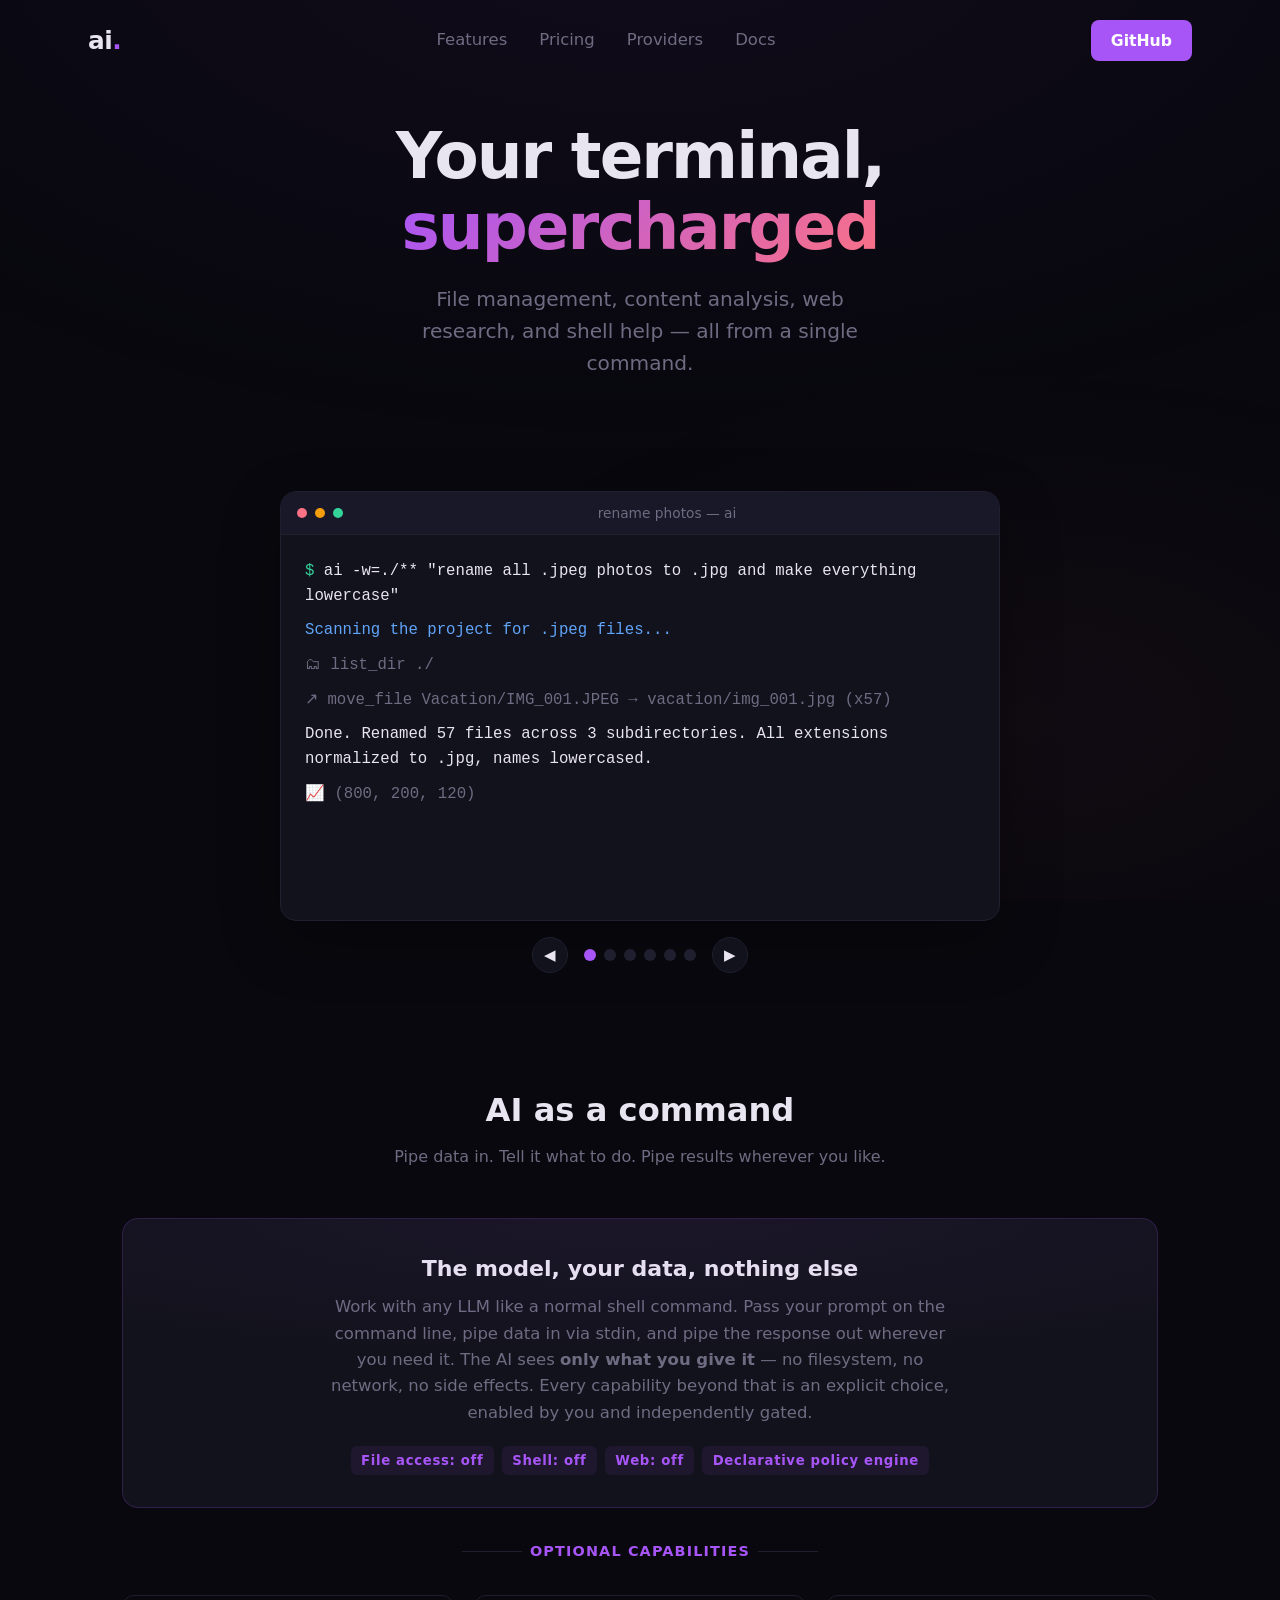
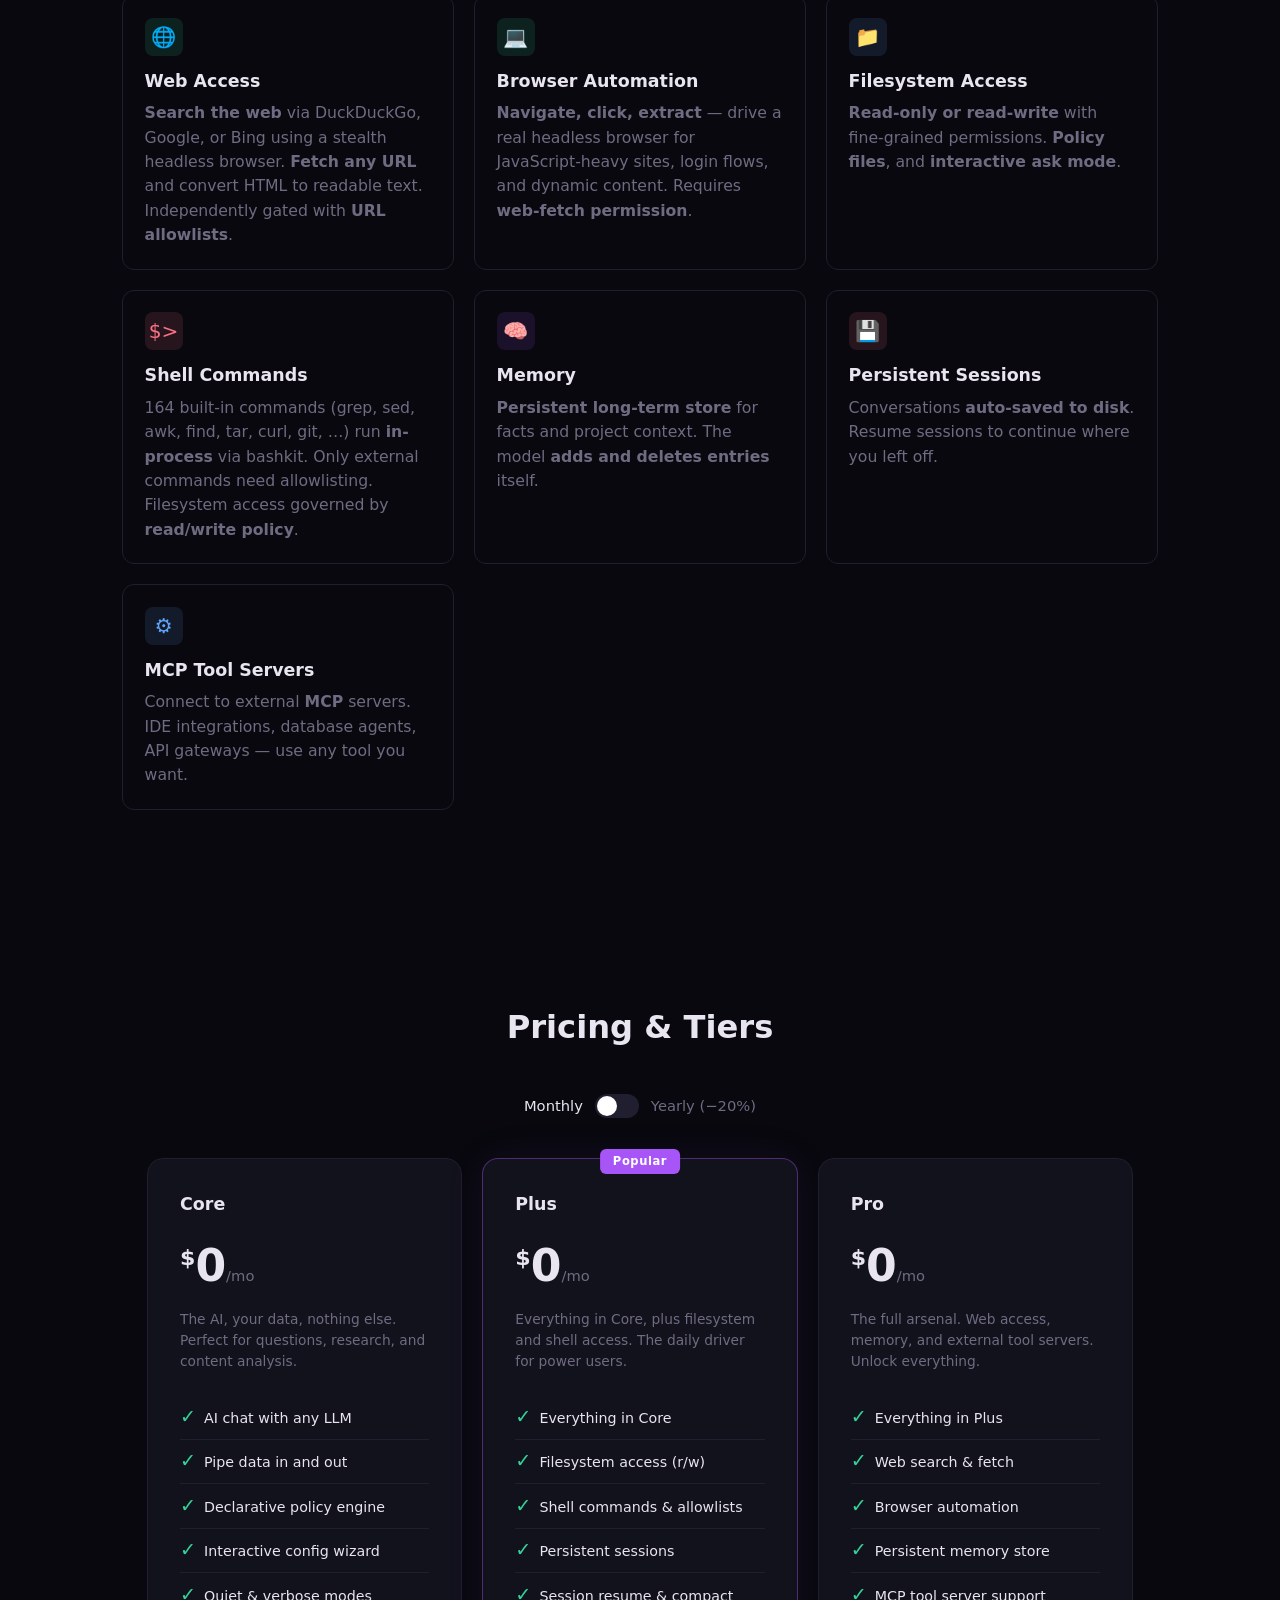
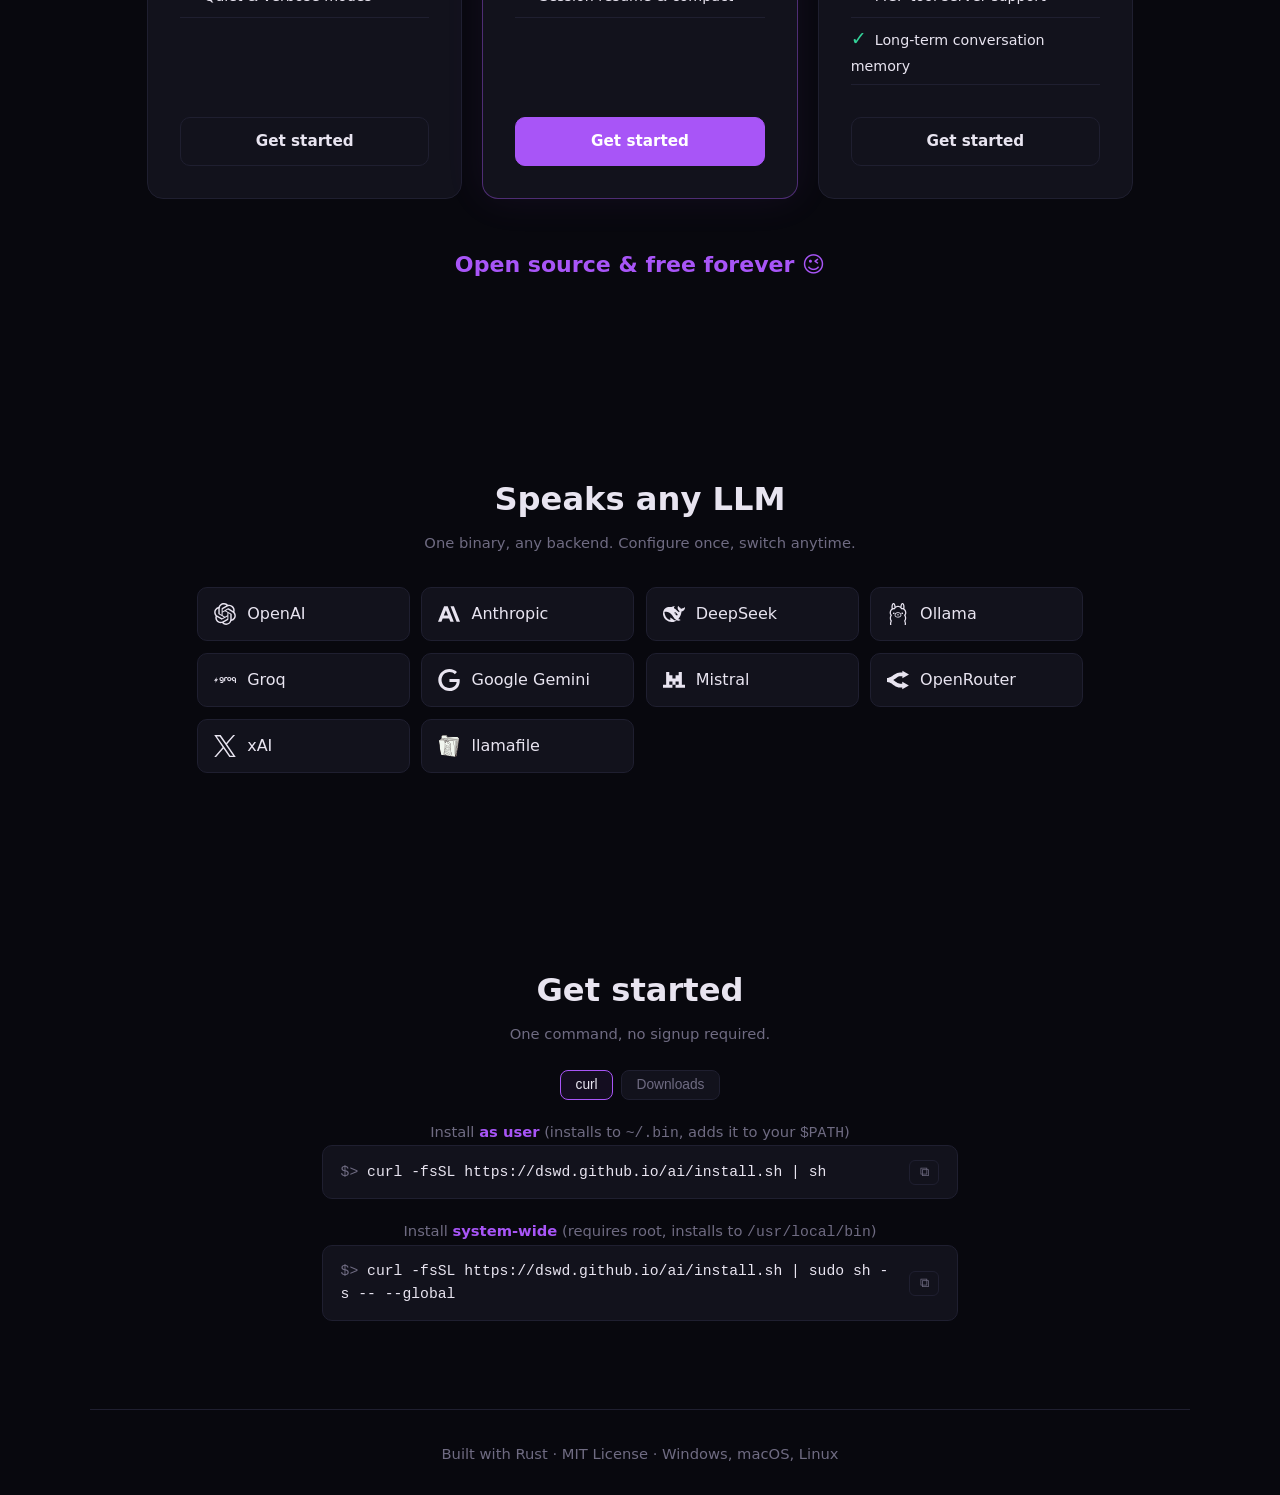
==== commit e9b6c8e1: "Enhance documentation with new built-in tools and browser automation examples" ====
--- a/index.html
+++ b/index.html
@@ -63,9 +63,9 @@
           <div class="demo-url">shell help — ai</div>
         </div>
         <div class="demo-body">
-          <div class="demo-line"><span class="pr">$</span> <span class="in">ai "find all git repos in ~/projects that have unpushed commits over a week old"</span></div>
-          <div class="demo-line"><span class="think">I'll walk through each git repo and check its status against the remote...</span></div>
-          <div class="demo-line"><span class="tool">🚀 execute find ~/projects -name .git -type d | while read d...</span></div>
+          <div class="demo-line"><span class="pr">$</span> <span class="in">ai -r=./ "find all git repos in ~/projects that have unpushed commits over a week old"</span></div>
+          <div class="demo-line"><span class="think">I'll find every git working tree and check its status against the remote...</span></div>
+          <div class="demo-line"><span class="tool">🚀 execute find ~/projects -name .git -type d -exec sh -c 'cd ...' _ {} \;</span></div>
           <div class="demo-line"><span class="out">Here's a one-liner that lists stale branches with unpushed commits in every repo under ~/projects, sorted by age:</span></div>
           <div class="demo-line"><span class="out">find ~/projects -name .git -type d -exec sh -c 'cd "$(dirname "$1")" && git log --oneline @{u}..' _ {} \;</span></div>
           <div class="demo-line"><span class="tool">📈 (400, 200, 600)</span></div>
@@ -104,6 +104,21 @@
           <div class="demo-line"><span class="tool">📈 (500, 200, 400)</span></div>
         </div>
       </div>
+      <div class="demo-slide">
+        <div class="demo-bar">
+          <div class="dot r"></div><div class="dot y"></div><div class="dot g"></div>
+          <div class="demo-url">scrape product — ai</div>
+        </div>
+        <div class="demo-body">
+          <div class="demo-line"><span class="pr">$</span> <span class="in">ai --web "get the specs and price of the MacBook Pro on apple.com"</span></div>
+          <div class="demo-line"><span class="think">Launching headless browser to extract product details...</span></div>
+          <div class="demo-line"><span class="tool">💻 browser_navigate https://www.apple.com/macbook-pro/</span></div>
+          <div class="demo-line"><span class="tool">💻 browser_get_element #specs</span></div>
+          <div class="demo-line"><span class="out">MacBook Pro 16\": M4 Max, up to 128GB unified memory, 36hr battery</span></div>
+          <div class="demo-line"><span class="out">• Starting at $2,499 · 512GB SSD standard</span></div>
+          <div class="demo-line"><span class="tool">📈 (600, 200, 300)</span></div>
+        </div>
+      </div>
     </div>
   </div>
   <div class="demo-nav">
@@ -134,7 +149,12 @@
     <div class="opt-card">
       <div class="icon icon-green">&#x1f310;</div>
       <h3>Web Access</h3>
-      <p><strong>Search the web</strong> via DuckDuckGo. <strong>Fetch any URL</strong> and convert HTML to readable text. Independently gated with <strong>URL allowlists</strong>.</p>
+      <p><strong>Search the web</strong> via DuckDuckGo, Google, or Bing using a stealth headless browser. <strong>Fetch any URL</strong> and convert HTML to readable text. Independently gated with <strong>URL allowlists</strong>.</p>
+    </div>
+    <div class="opt-card">
+      <div class="icon icon-green">&#x1f4bb;</div>
+      <h3>Browser Automation</h3>
+      <p><strong>Navigate, click, extract</strong> — drive a real headless browser for JavaScript-heavy sites, login flows, and dynamic content. Requires <strong>web-fetch permission</strong>.</p>
     </div>
     <div class="opt-card">
       <div class="icon icon-blue">&#x1f4c1;</div>
@@ -144,7 +164,7 @@
     <div class="opt-card">
       <div class="icon icon-rose">$&gt;</div>
       <h3>Shell Commands</h3>
-      <p>Execute commands vetted by a <strong>command allowlist</strong>. Detects individual commands in command pipelines.</p>
+      <p>164 built-in commands (grep, sed, awk, find, tar, curl, git, …) run <strong>in-process</strong> via bashkit. Only external commands need allowlisting. Filesystem access governed by <strong>read/write policy</strong>.</p>
     </div>
     <div class="opt-card">
       <div class="icon icon-purple">&#x1f9e0;</div>
@@ -213,6 +233,7 @@
       <ul class="price-features">
         <li>Everything in Plus</li>
         <li>Web search &amp; fetch</li>
+        <li>Browser automation</li>
         <li>Persistent memory store</li>
         <li>MCP tool server support</li>
         <li>Long-term conversation memory</li>
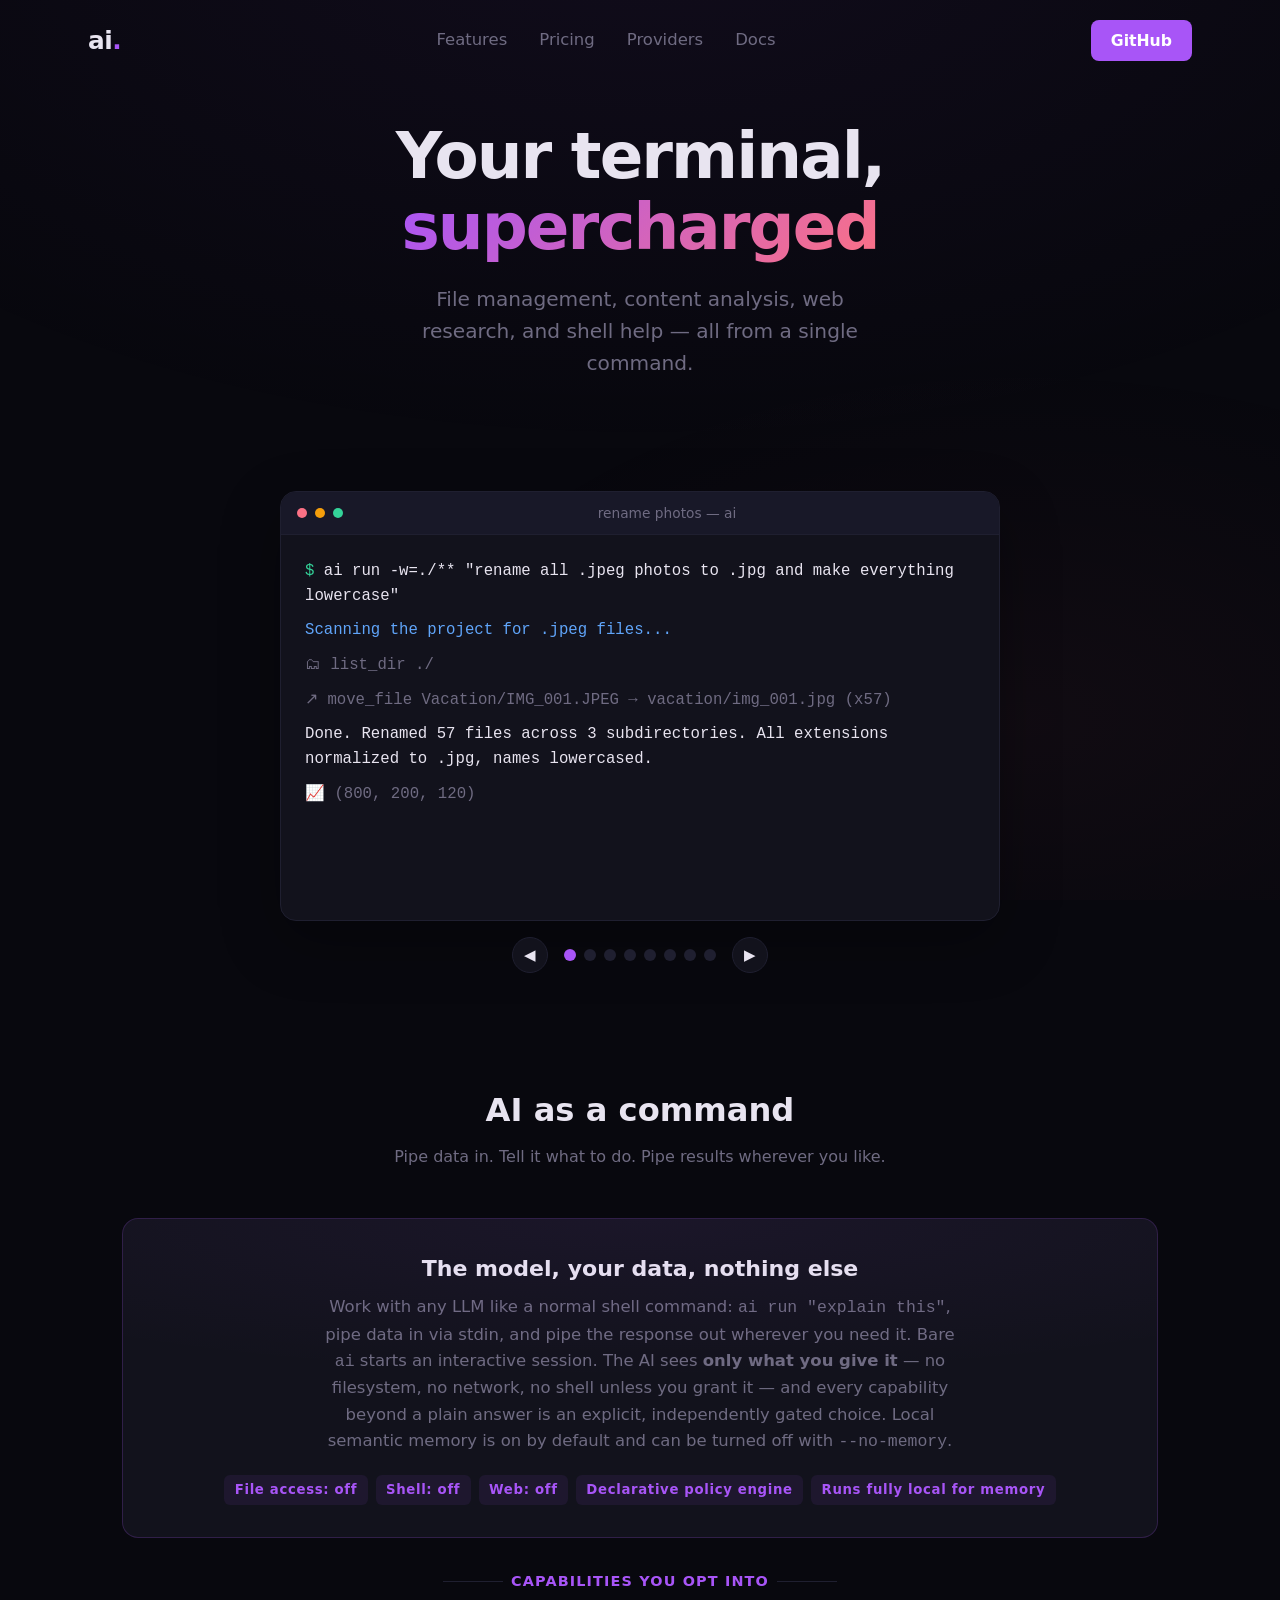
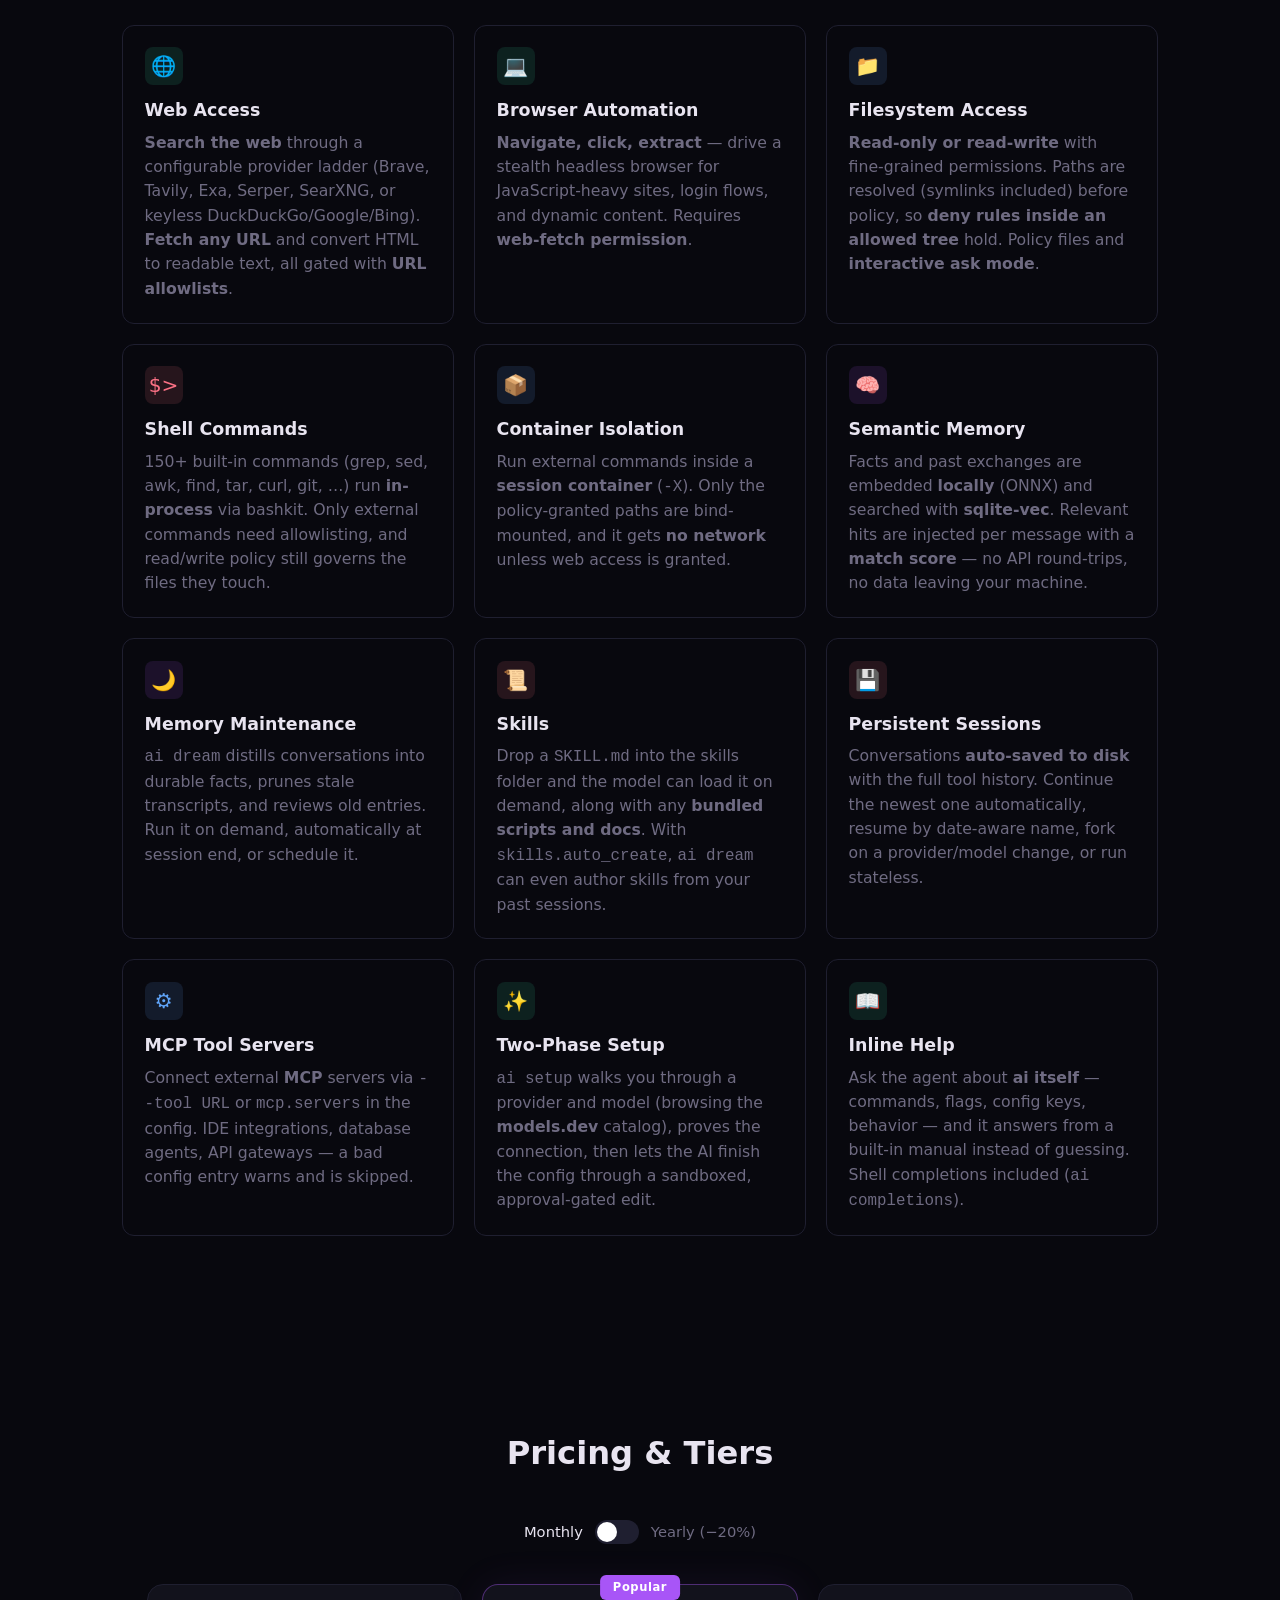
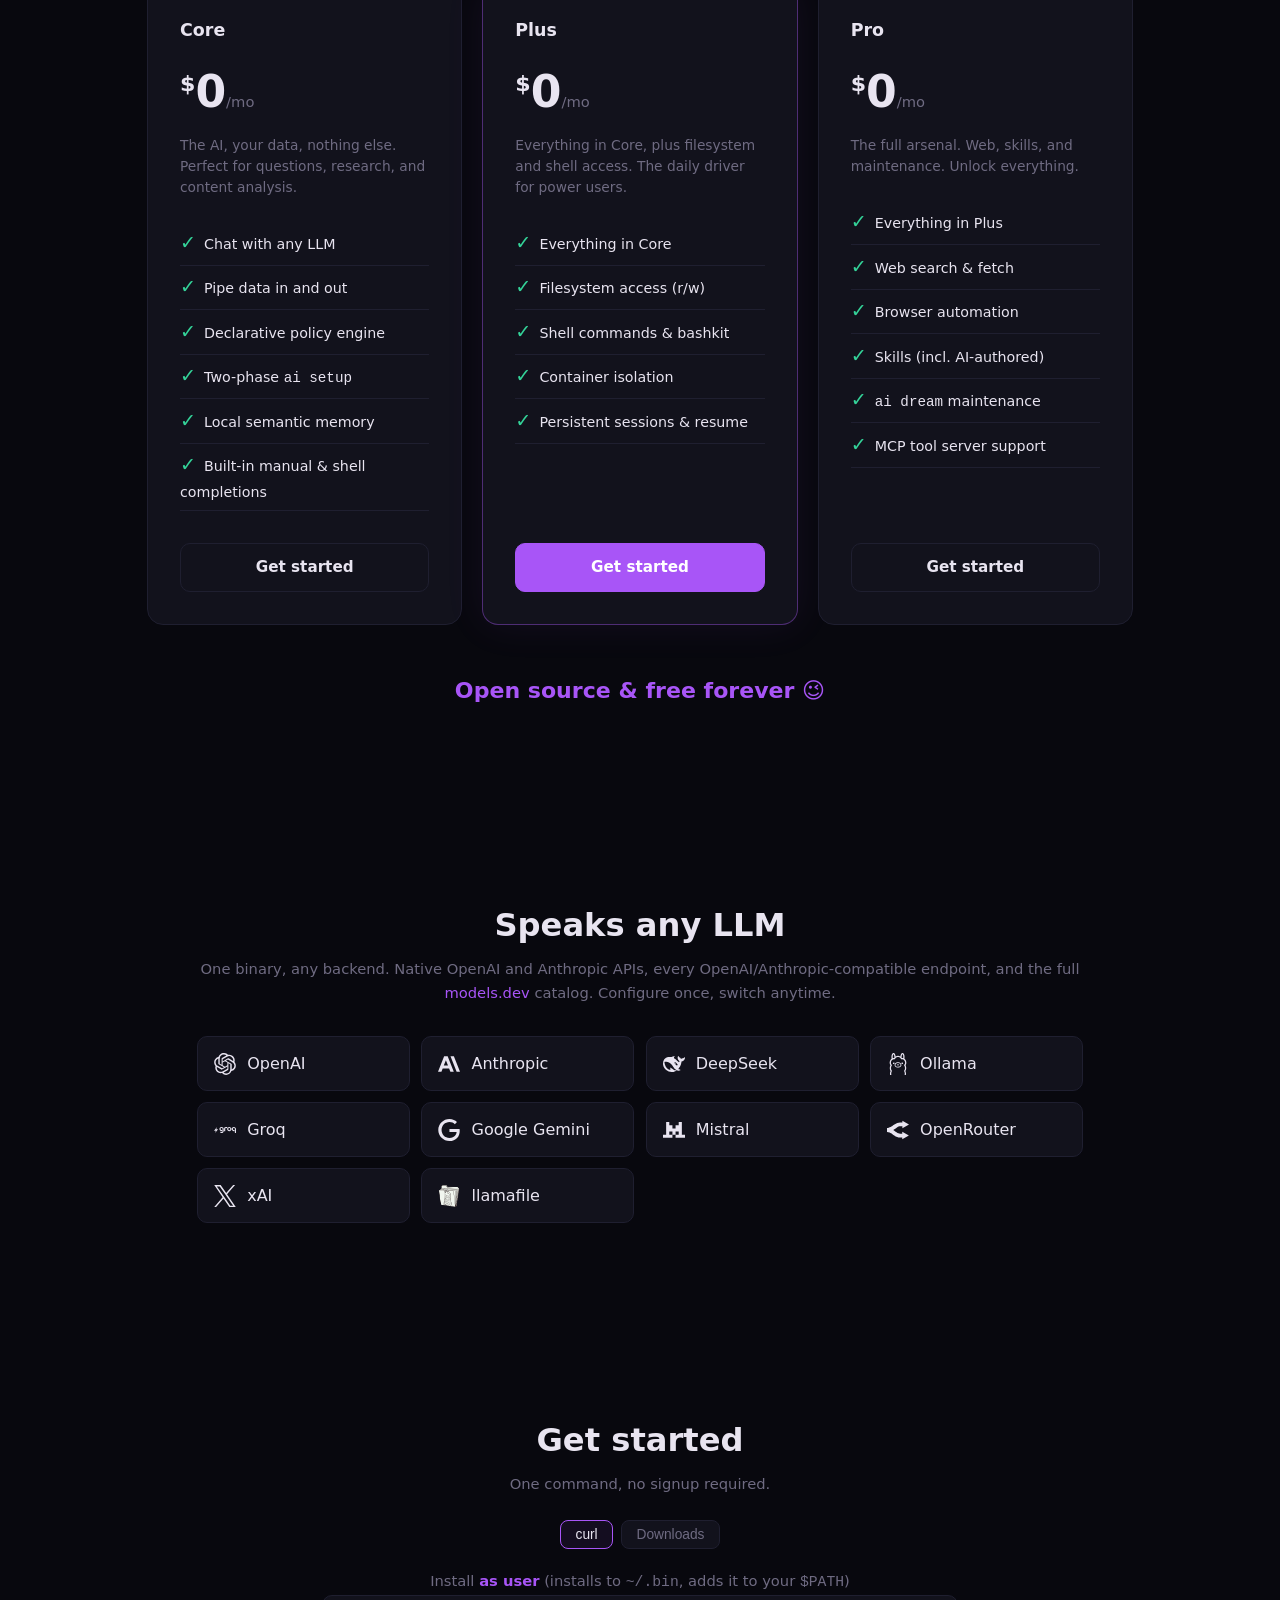
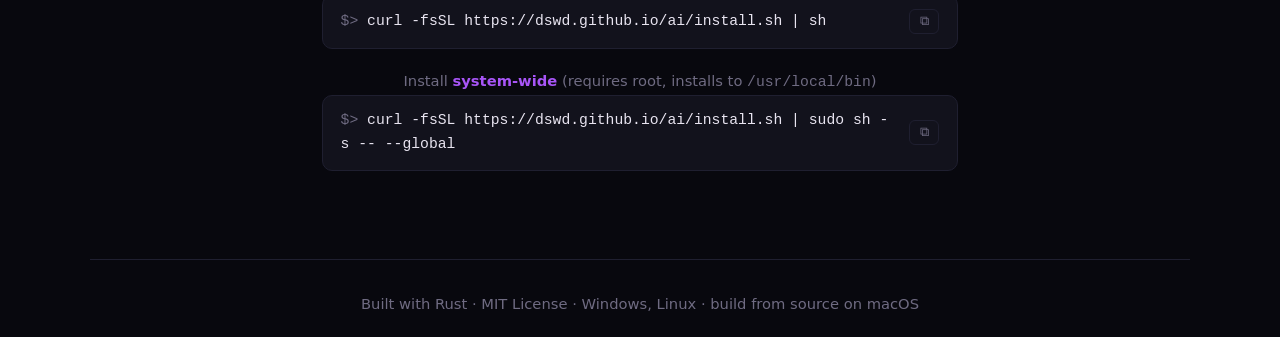
==== commit 98171a2f: "Update page" ====
--- a/index.html
+++ b/index.html
@@ -34,7 +34,7 @@
           <div class="demo-url">rename photos — ai</div>
         </div>
         <div class="demo-body">
-          <div class="demo-line"><span class="pr">$</span> <span class="in">ai -w=./** "rename all .jpeg photos to .jpg and make everything lowercase"</span></div>
+          <div class="demo-line"><span class="pr">$</span> <span class="in">ai run -w=./** "rename all .jpeg photos to .jpg and make everything lowercase"</span></div>
           <div class="demo-line"><span class="think">Scanning the project for .jpeg files...</span></div>
           <div class="demo-line"><span class="tool">🗂 list_dir ./</span></div>
           <div class="demo-line"><span class="tool">↗ move_file Vacation/IMG_001.JPEG → vacation/img_001.jpg <span class="dim">(x57)</span></span></div>
@@ -48,7 +48,7 @@
           <div class="demo-url">analyze document — ai</div>
         </div>
         <div class="demo-body">
-          <div class="demo-line"><span class="pr">$</span> <span class="in">ai -r=./ "summarize this 10-K filing for me"</span></div>
+          <div class="demo-line"><span class="pr">$</span> <span class="in">ai run -r=./ "summarize this 10-K filing for me"</span></div>
           <div class="demo-line"><span class="think">Extracting text from the SEC filing PDF...</span></div>
           <div class="demo-line"><span class="tool">👁 file_view sec-filings/10k-2025.pdf</span></div>
           <div class="demo-line"><span class="out">Apple Inc. fiscal year 2025 10-K filing:</span></div>
@@ -63,7 +63,7 @@
           <div class="demo-url">shell help — ai</div>
         </div>
         <div class="demo-body">
-          <div class="demo-line"><span class="pr">$</span> <span class="in">ai -r=./ "find all git repos in ~/projects that have unpushed commits over a week old"</span></div>
+          <div class="demo-line"><span class="pr">$</span> <span class="in">ai run -r=./ "find all git repos in ~/projects that have unpushed commits over a week old"</span></div>
           <div class="demo-line"><span class="think">I'll find every git working tree and check its status against the remote...</span></div>
           <div class="demo-line"><span class="tool">🚀 execute find ~/projects -name .git -type d -exec sh -c 'cd ...' _ {} \;</span></div>
           <div class="demo-line"><span class="out">Here's a one-liner that lists stale branches with unpushed commits in every repo under ~/projects, sorted by age:</span></div>
@@ -77,7 +77,7 @@
           <div class="demo-url">find a deal — ai</div>
         </div>
         <div class="demo-body">
-          <div class="demo-line"><span class="pr">$</span> <span class="in">ai --web "find the best price on a refurbished ThinkPad X1 Carbon Gen 11"</span></div>
+          <div class="demo-line"><span class="pr">$</span> <span class="in">ai run --web "find the best price on a refurbished ThinkPad X1 Carbon Gen 11"</span></div>
           <div class="demo-line"><span class="think">Searching across refurbished electronics marketplaces...</span></div>
           <div class="demo-line"><span class="tool">🌐 web_search "refurbished ThinkPad X1 Carbon Gen 11 price best deal"</span></div>
           <div class="demo-line"><span class="tool">🌐 web_fetch https://backmarket.com/thinkpad-x1-carbon...</span></div>
@@ -94,9 +94,9 @@
           <div class="demo-url">work recap — ai</div>
         </div>
         <div class="demo-body">
-          <div class="demo-line"><span class="pr">$</span> <span class="in">ai -x git "what did the team ship this week?"</span></div>
+          <div class="demo-line"><span class="pr">$</span> <span class="in">ai run -x git "what did the team ship this week?"</span></div>
           <div class="demo-line"><span class="think">Pulling commit history and diff stats for the last 7 days...</span></div>
-          <div class="demo-line"><span class="tool">📜 git_log -n50</span></div>
+          <div class="demo-line"><span class="tool">🚀 execute git log -n50 --pretty=short</span></div>
           <div class="demo-line"><span class="out">This week: 3 features landed, 11 bugs fixed across 5 repos.</span></div>
           <div class="demo-line"><span class="out">• Rate-limiter middleware (alex, 8 commits)</span></div>
           <div class="demo-line"><span class="out">• Dark mode in settings panel (jess, 12 commits)</span></div>
@@ -110,7 +110,7 @@
           <div class="demo-url">scrape product — ai</div>
         </div>
         <div class="demo-body">
-          <div class="demo-line"><span class="pr">$</span> <span class="in">ai --web "get the specs and price of the MacBook Pro on apple.com"</span></div>
+          <div class="demo-line"><span class="pr">$</span> <span class="in">ai run --web "get the specs and price of the MacBook Pro on apple.com"</span></div>
           <div class="demo-line"><span class="think">Launching headless browser to extract product details...</span></div>
           <div class="demo-line"><span class="tool">💻 browser_navigate https://www.apple.com/macbook-pro/</span></div>
           <div class="demo-line"><span class="tool">💻 browser_get_element #specs</span></div>
@@ -119,6 +119,33 @@
           <div class="demo-line"><span class="tool">📈 (600, 200, 300)</span></div>
         </div>
       </div>
+      <div class="demo-slide">
+        <div class="demo-bar">
+          <div class="dot r"></div><div class="dot y"></div><div class="dot g"></div>
+          <div class="demo-url">recall context — ai</div>
+        </div>
+        <div class="demo-body">
+          <div class="demo-line"><span class="pr">$</span> <span class="in">ai run "how does our API want request payloads formatted?"</span></div>
+          <div class="demo-line"><span class="tool">🧠 from memory (score 0.86): the API uses snake_case JSON bodies</span></div>
+          <div class="demo-line"><span class="tool">🧠 from transcript 2026-09-12_backend (score 0.81): pagination is page / per_page</span></div>
+          <div class="demo-line"><span class="out">Request bodies are JSON in snake_case, and pagination uses <code>page</code> and <code>per_page</code>.</span></div>
+          <div class="demo-line"><span class="tool">📈 (300, 120, 180)</span></div>
+        </div>
+      </div>
+      <div class="demo-slide">
+        <div class="demo-bar">
+          <div class="dot r"></div><div class="dot y"></div><div class="dot g"></div>
+          <div class="demo-url">release skill — ai</div>
+        </div>
+        <div class="demo-body">
+          <div class="demo-line"><span class="pr">$</span> <span class="in">ai run -r=./ -w=./ "cut a release"</span></div>
+          <div class="demo-line"><span class="tool">📖 load_skill release</span></div>
+          <div class="demo-line"><span class="dim">  bundled: scripts/bump.sh, docs/RELEASE.md</span></div>
+          <div class="demo-line"><span class="out">Following the release skill: bumped the version, updated the changelog, committed and tagged.</span></div>
+          <div class="demo-line"><span class="tool">🚀 execute git tag v0.5.1</span></div>
+          <div class="demo-line"><span class="tool">📈 (500, 250, 220)</span></div>
+        </div>
+      </div>
     </div>
   </div>
   <div class="demo-nav">
@@ -134,52 +161,78 @@
 
   <div class="core-card">
     <h3>The model, your data, nothing else</h3>
-    <p>Work with any LLM like a normal shell command. Pass your prompt on the command line, pipe data in via stdin, and pipe the response out wherever you need it. The AI sees <strong>only what you give it</strong> — no filesystem, no network, no side effects. Every capability beyond that is an explicit choice, enabled by you and independently gated.</p>
+    <p>Work with any LLM like a normal shell command: <code>ai run "explain this"</code>, pipe data in via stdin, and pipe the response out wherever you need it. Bare <code>ai</code> starts an interactive session. The AI sees <strong>only what you give it</strong> — no filesystem, no network, no shell unless you grant it — and every capability beyond a plain answer is an explicit, independently gated choice. Local semantic memory is on by default and can be turned off with <code>--no-memory</code>.</p>
     <div class="core-badges">
       <span>File access: off</span>
       <span>Shell: off</span>
       <span>Web: off</span>
       <span>Declarative policy engine</span>
-    </div>
-  </div>
-
-  <div class="opt-connector">Optional capabilities</div>
+      <span>Runs fully local for memory</span>
+    </div>
+  </div>
+
+  <div class="opt-connector">Capabilities you opt into</div>
 
   <div class="opt-grid">
     <div class="opt-card">
       <div class="icon icon-green">&#x1f310;</div>
       <h3>Web Access</h3>
-      <p><strong>Search the web</strong> via DuckDuckGo, Google, or Bing using a stealth headless browser. <strong>Fetch any URL</strong> and convert HTML to readable text. Independently gated with <strong>URL allowlists</strong>.</p>
+      <p><strong>Search the web</strong> through a configurable provider ladder (Brave, Tavily, Exa, Serper, SearXNG, or keyless DuckDuckGo/Google/Bing). <strong>Fetch any URL</strong> and convert HTML to readable text, all gated with <strong>URL allowlists</strong>.</p>
     </div>
     <div class="opt-card">
       <div class="icon icon-green">&#x1f4bb;</div>
       <h3>Browser Automation</h3>
-      <p><strong>Navigate, click, extract</strong> — drive a real headless browser for JavaScript-heavy sites, login flows, and dynamic content. Requires <strong>web-fetch permission</strong>.</p>
+      <p><strong>Navigate, click, extract</strong> — drive a stealth headless browser for JavaScript-heavy sites, login flows, and dynamic content. Requires <strong>web-fetch permission</strong>.</p>
     </div>
     <div class="opt-card">
       <div class="icon icon-blue">&#x1f4c1;</div>
       <h3>Filesystem Access</h3>
-      <p><strong>Read-only or read-write</strong> with fine-grained permissions. <strong>Policy files</strong>, and <strong>interactive ask mode</strong>.</p>
+      <p><strong>Read-only or read-write</strong> with fine-grained permissions. Paths are resolved (symlinks included) before policy, so <strong>deny rules inside an allowed tree</strong> hold. Policy files and <strong>interactive ask mode</strong>.</p>
     </div>
     <div class="opt-card">
       <div class="icon icon-rose">$&gt;</div>
       <h3>Shell Commands</h3>
-      <p>164 built-in commands (grep, sed, awk, find, tar, curl, git, …) run <strong>in-process</strong> via bashkit. Only external commands need allowlisting. Filesystem access governed by <strong>read/write policy</strong>.</p>
+      <p>150+ built-in commands (grep, sed, awk, find, tar, curl, git, …) run <strong>in-process</strong> via bashkit. Only external commands need allowlisting, and read/write policy still governs the files they touch.</p>
+    </div>
+    <div class="opt-card">
+      <div class="icon icon-blue">&#x1f4e6;</div>
+      <h3>Container Isolation</h3>
+      <p>Run external commands inside a <strong>session container</strong> (<code>-X</code>). Only the policy-granted paths are bind-mounted, and it gets <strong>no network</strong> unless web access is granted.</p>
     </div>
     <div class="opt-card">
       <div class="icon icon-purple">&#x1f9e0;</div>
-      <h3>Memory</h3>
-      <p><strong>Persistent long-term store</strong> for facts and project context. The model <strong>adds and deletes entries</strong> itself.</p>
+      <h3>Semantic Memory</h3>
+      <p>Facts and past exchanges are embedded <strong>locally</strong> (ONNX) and searched with <strong>sqlite-vec</strong>. Relevant hits are injected per message with a <strong>match score</strong> — no API round-trips, no data leaving your machine.</p>
+    </div>
+    <div class="opt-card">
+      <div class="icon icon-purple">&#x1f319;</div>
+      <h3>Memory Maintenance</h3>
+      <p><code>ai dream</code> distills conversations into durable facts, prunes stale transcripts, and reviews old entries. Run it on demand, automatically at session end, or schedule it.</p>
+    </div>
+    <div class="opt-card">
+      <div class="icon icon-rose">&#x1f4dc;</div>
+      <h3>Skills</h3>
+      <p>Drop a <code>SKILL.md</code> into the skills folder and the model can load it on demand, along with any <strong>bundled scripts and docs</strong>. With <code>skills.auto_create</code>, <code>ai dream</code> can even author skills from your past sessions.</p>
     </div>
     <div class="opt-card">
       <div class="icon icon-rose">&#x1f4be;</div>
       <h3>Persistent Sessions</h3>
-      <p>Conversations <strong>auto-saved to disk</strong>. Resume sessions to continue where you left off.</p>
+      <p>Conversations <strong>auto-saved to disk</strong> with the full tool history. Continue the newest one automatically, resume by date-aware name, fork on a provider/model change, or run stateless.</p>
     </div>
     <div class="opt-card">
       <div class="icon icon-blue">&#x2699;&#xfe0f;</div>
       <h3>MCP Tool Servers</h3>
-      <p>Connect to external <strong>MCP</strong> servers. IDE integrations, database agents, API gateways — use any tool you want.</p>
+      <p>Connect external <strong>MCP</strong> servers via <code>--tool URL</code> or <code>mcp.servers</code> in the config. IDE integrations, database agents, API gateways — a bad config entry warns and is skipped.</p>
+    </div>
+    <div class="opt-card">
+      <div class="icon icon-green">&#x2728;</div>
+      <h3>Two-Phase Setup</h3>
+      <p><code>ai setup</code> walks you through a provider and model (browsing the <strong>models.dev</strong> catalog), proves the connection, then lets the AI finish the config through a sandboxed, approval-gated edit.</p>
+    </div>
+    <div class="opt-card">
+      <div class="icon icon-green">&#x1f4d6;</div>
+      <h3>Inline Help</h3>
+      <p>Ask the agent about <strong>ai itself</strong> — commands, flags, config keys, behavior — and it answers from a built-in manual instead of guessing. Shell completions included (<code>ai completions</code>).</p>
     </div>
   </div>
 </section>
@@ -202,11 +255,12 @@
       <div class="price-amount"><span class="currency">$</span>0<span class="period">/mo</span></div>
       <p class="price-desc">The AI, your data, nothing else. Perfect for questions, research, and content analysis.</p>
       <ul class="price-features">
-        <li>AI chat with any LLM</li>
+        <li>Chat with any LLM</li>
         <li>Pipe data in and out</li>
         <li>Declarative policy engine</li>
-        <li>Interactive config wizard</li>
-        <li>Quiet &amp; verbose modes</li>
+        <li>Two-phase <code>ai setup</code></li>
+        <li>Local semantic memory</li>
+        <li>Built-in manual &amp; shell completions</li>
       </ul>
       <a href="#install" class="price-btn">Get started</a>
     </div>
@@ -219,9 +273,9 @@
       <ul class="price-features">
         <li>Everything in Core</li>
         <li>Filesystem access (r/w)</li>
-        <li>Shell commands &amp; allowlists</li>
-        <li>Persistent sessions</li>
-        <li>Session resume &amp; compact</li>
+        <li>Shell commands &amp; bashkit</li>
+        <li>Container isolation</li>
+        <li>Persistent sessions &amp; resume</li>
       </ul>
       <a href="#install" class="price-btn primary">Get started</a>
     </div>
@@ -229,14 +283,14 @@
     <div class="price-card">
       <div class="price-name">Pro</div>
       <div class="price-amount"><span class="currency">$</span>0<span class="period">/mo</span></div>
-      <p class="price-desc">The full arsenal. Web access, memory, and external tool servers. Unlock everything.</p>
+      <p class="price-desc">The full arsenal. Web, skills, and maintenance. Unlock everything.</p>
       <ul class="price-features">
         <li>Everything in Plus</li>
         <li>Web search &amp; fetch</li>
         <li>Browser automation</li>
-        <li>Persistent memory store</li>
+        <li>Skills (incl. AI-authored)</li>
+        <li><code>ai dream</code> maintenance</li>
         <li>MCP tool server support</li>
-        <li>Long-term conversation memory</li>
       </ul>
       <a href="#install" class="price-btn">Get started</a>
     </div>
@@ -247,7 +301,7 @@
 
 <section class="providers" id="providers">
   <h2>Speaks any LLM</h2>
-  <p class="sub">One binary, any backend. Configure once, switch anytime.</p>
+  <p class="sub">One binary, any backend. Native OpenAI and Anthropic APIs, every OpenAI/Anthropic-compatible endpoint, and the full <a href="https://models.dev" target="_blank" rel="noopener">models.dev</a> catalog. Configure once, switch anytime.</p>
 
   <div class="prov-grid">
     <a href="https://platform.openai.com" class="prov-card" target="_blank" rel="noopener">
@@ -311,12 +365,12 @@
       <a href="https://github.com/dswd/ai/releases/latest/download/ai-linux-arm64" class="dl-link"><img src="logos/tux.svg" alt="" class="dl-icon"> Linux ARM64</a>
       <a href="https://github.com/dswd/ai/releases/latest/download/ai-windows-amd64.exe" class="dl-link"><img src="logos/windows.svg" alt="" class="dl-icon"> Windows x86_64</a>
     </div>
-    <p style="color:var(--dim);font-size:0.83rem;text-align:center;margin-top:0.5rem;">Prebuilt binaries. Extract and place in your <code>$PATH</code>.</p>
+    <p style="color:var(--dim);font-size:0.83rem;text-align:center;margin-top:0.5rem;">Prebuilt binaries for Linux and Windows. On macOS, build from source (<code>cargo build --release</code>).</p>
   </div>
 </section>
 
 <footer>
-  Built with Rust &middot; MIT License &middot; Windows, macOS, Linux
+  Built with Rust &middot; MIT License &middot; Windows, Linux &middot; build from source on macOS
 </footer>
 <script src="js/main.js"></script>
 </body>
